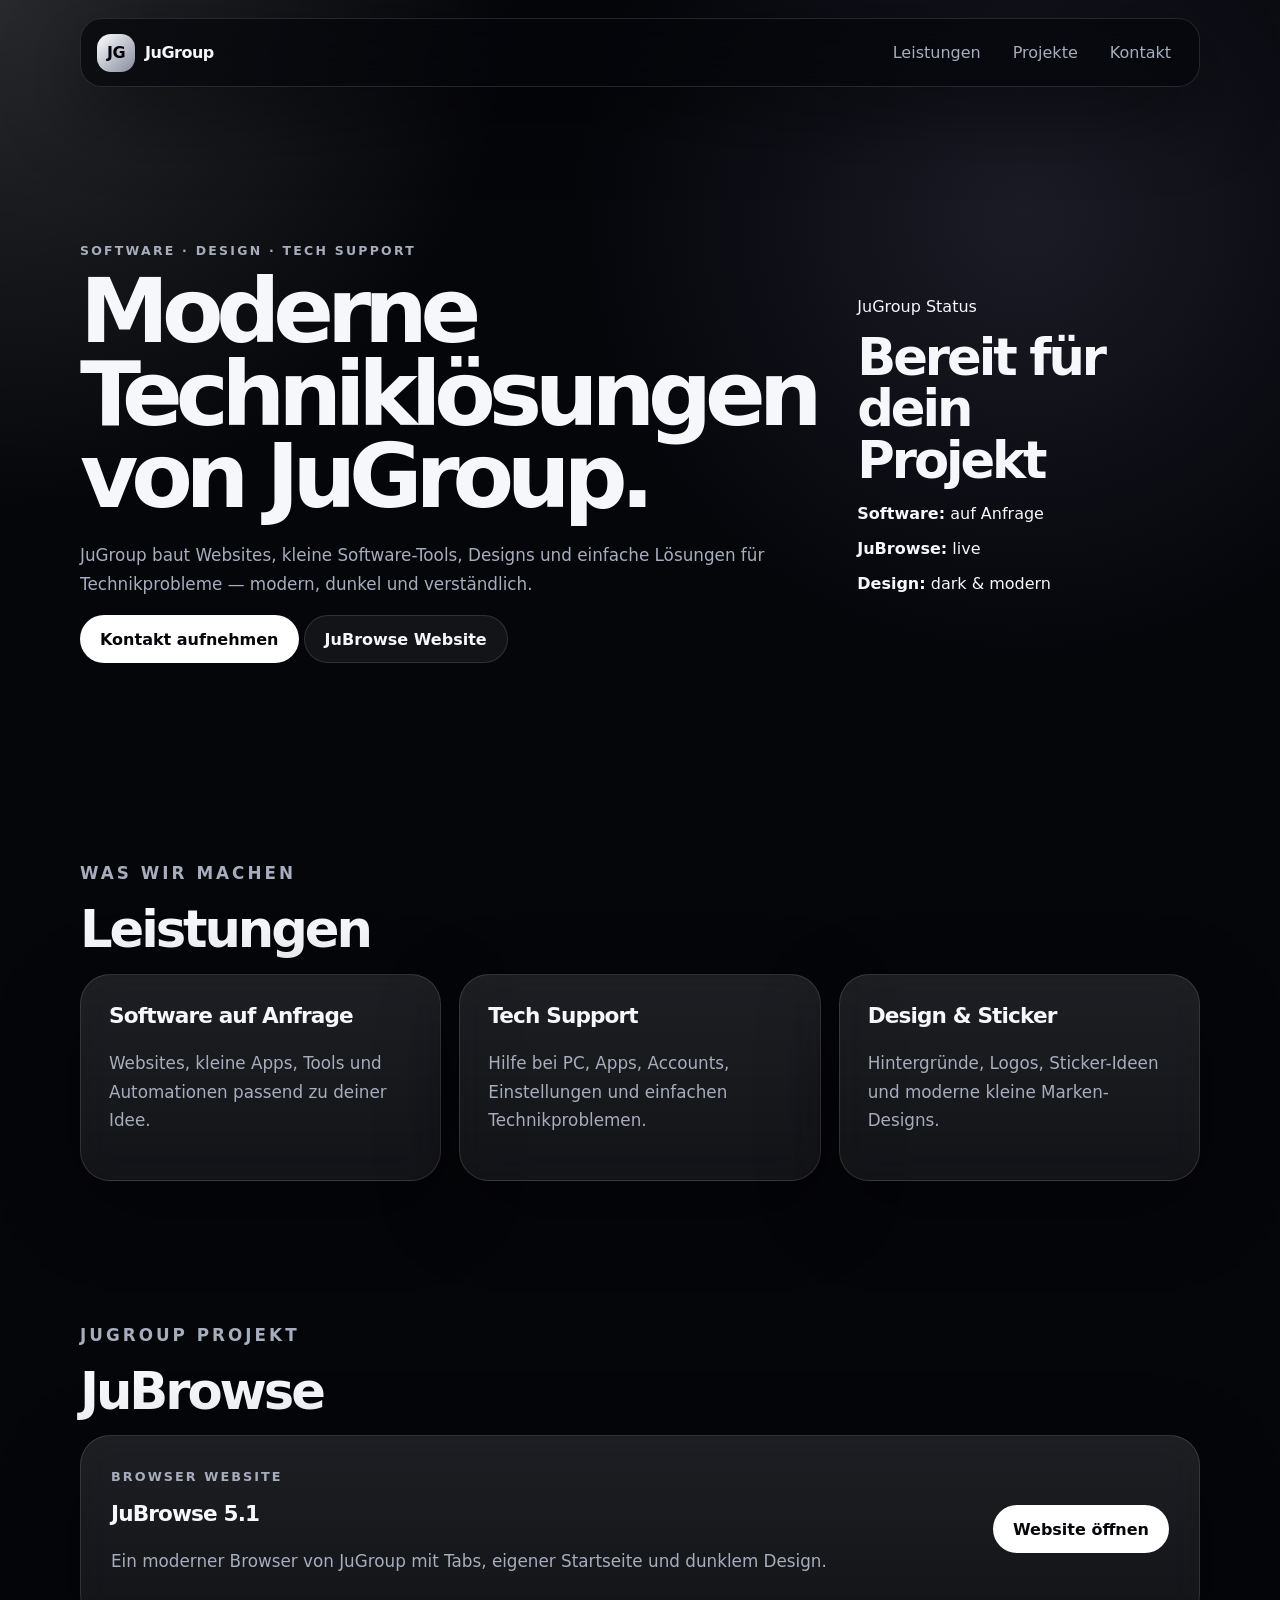
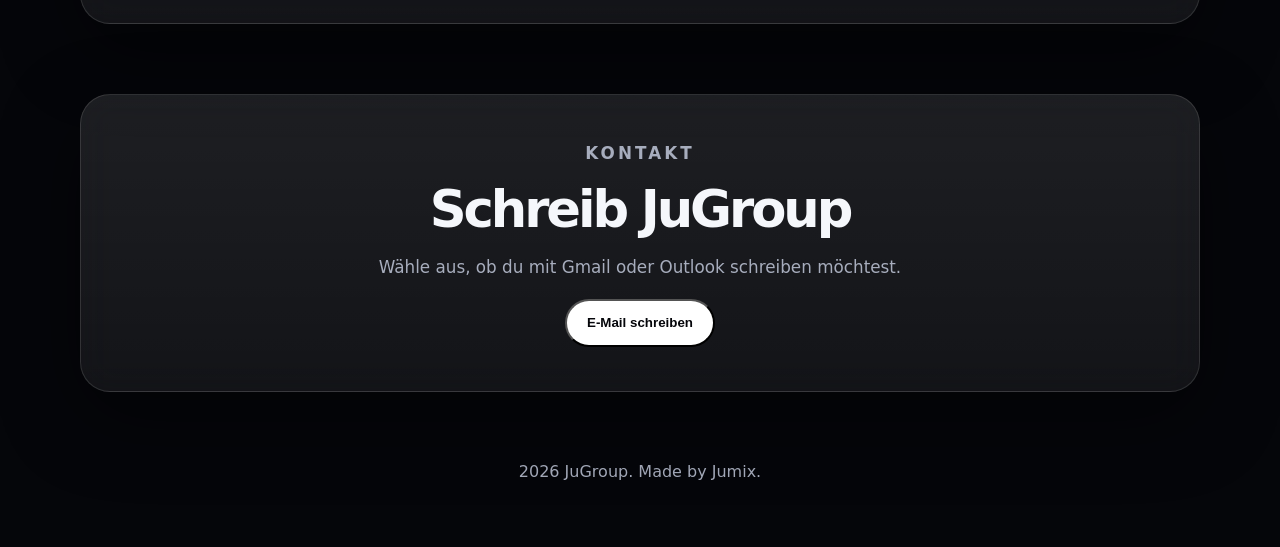
==== index.html @ a1b7c249 "Rebuild JuGroup website" ====
<!DOCTYPE html>
<html lang="de">
<head>
  <meta charset="UTF-8" />
  <meta name="viewport" content="width=device-width, initial-scale=1.0" />
  <title>JuGroup — Software & Tech</title>
  <meta name="description" content="JuGroup entwickelt moderne Websites, kleine Tools und einfache Techniklösungen." />
  <link rel="stylesheet" href="style.css?v=5" />
</head>
<body>
  <header class="navbar">
    <a class="brand" href="#top">
      <span class="logo">JG</span>
      <span>JuGroup</span>
    </a>
    <nav>
      <a href="#services">Leistungen</a>
      <a href="#projects">Projekte</a>
      <a href="#contact">Kontakt</a>
    </nav>
  </header>

  <main id="top">
    <section class="hero">
      <div class="hero-copy">
        <p class="eyebrow">Software · Design · Tech Support</p>
        <h1>Moderne Techniklösungen von JuGroup.</h1>
        <p class="hero-text">
          JuGroup baut Websites, kleine Software-Tools, Designs und einfache Lösungen für Technikprobleme — modern, dunkel und verständlich.
        </p>
        <div class="actions">
          <a class="button primary" href="#contact">Kontakt aufnehmen</a>
          <a class="button secondary" href="https://jumix25.github.io/JuBrowse/" target="_blank" rel="noopener noreferrer">JuBrowse Website</a>
        </div>
      </div>

      <div class="hero-panel">
        <div class="panel-top"><span></span><span></span><span></span></div>
        <div class="panel-content">
          <p class="panel-label">JuGroup Status</p>
          <h2>Bereit für dein Projekt</h2>
          <div class="status-list">
            <p><strong>Software:</strong> auf Anfrage</p>
            <p><strong>JuBrowse:</strong> live</p>
            <p><strong>Design:</strong> dark & modern</p>
          </div>
        </div>
      </div>
    </section>

    <section id="services" class="section">
      <div class="section-head">
        <p class="eyebrow">Was wir machen</p>
        <h2>Leistungen</h2>
      </div>
      <div class="grid">
        <article class="card">
          <h3>Software auf Anfrage</h3>
          <p>Websites, kleine Apps, Tools und Automationen passend zu deiner Idee.</p>
        </article>
        <article class="card">
          <h3>Tech Support</h3>
          <p>Hilfe bei PC, Apps, Accounts, Einstellungen und einfachen Technikproblemen.</p>
        </article>
        <article class="card">
          <h3>Design & Sticker</h3>
          <p>Hintergründe, Logos, Sticker-Ideen und moderne kleine Marken-Designs.</p>
        </article>
      </div>
    </section>

    <section id="projects" class="section">
      <div class="section-head">
        <p class="eyebrow">JuGroup Projekt</p>
        <h2>JuBrowse</h2>
      </div>
      <div class="project-card">
        <div>
          <p class="project-label">Browser Website</p>
          <h3>JuBrowse 5.1</h3>
          <p>Ein moderner Browser von JuGroup mit Tabs, eigener Startseite und dunklem Design.</p>
        </div>
        <a class="button primary" href="https://jumix25.github.io/JuBrowse/" target="_blank" rel="noopener noreferrer">Website öffnen</a>
      </div>
    </section>

    <section id="contact" class="section contact">
      <p class="eyebrow">Kontakt</p>
      <h2>Schreib JuGroup</h2>
      <p>Wähle aus, ob du mit Gmail oder Outlook schreiben möchtest.</p>
      <button class="button primary" onclick="document.getElementById('emailDialog').showModal()">E-Mail schreiben</button>
    </section>
  </main>

  <dialog id="emailDialog" class="email-dialog">
    <div class="dialog-box">
      <form method="dialog">
        <button class="dialog-close" aria-label="Schließen">×</button>
      </form>
      <p class="eyebrow">E-Mail auswählen</p>
      <h2>Womit möchtest du schreiben?</h2>
      <p class="dialog-text">Danach öffnet sich direkt eine neue Nachricht an JuGroup.</p>
      <div class="email-options">
        <a class="provider-card" target="_blank" rel="noopener noreferrer" href="https://mail.google.com/mail/?view=cm&fs=1&to=jumix6544@gmail.com&su=JuGroup%20Anfrage&body=Hallo%20JuGroup%2C%0A%0Aich%20habe%20eine%20Anfrage%3A%0A">
          <span>Gmail</span>
          <small>Mit Google Mail schreiben</small>
        </a>
        <a class="provider-card" target="_blank" rel="noopener noreferrer" href="https://outlook.live.com/mail/0/deeplink/compose?to=jumix6544@gmail.com&subject=JuGroup%20Anfrage&body=Hallo%20JuGroup%2C%0A%0Aich%20habe%20eine%20Anfrage%3A%0A">
          <span>Outlook</span>
          <small>Mit Outlook schreiben</small>
        </a>
      </div>
    </div>
  </dialog>

  <footer>
    <p>2026 JuGroup. Made by Jumix.</p>
  </footer>
</body>
</html>
---- style.css ----
* {
  box-sizing: border-box;
}

:root {
  --bg: #05060a;
  --bg-soft: #0b0d14;
  --card: rgba(255, 255, 255, 0.06);
  --card-strong: rgba(255, 255, 255, 0.1);
  --text: #f5f7fb;
  --muted: #a7adbd;
  --line: rgba(255, 255, 255, 0.12);
  --accent: #ffffff;
  --shadow: 0 25px 80px rgba(0, 0, 0, 0.45);
}

html {
  scroll-behavior: smooth;
}

body {
  margin: 0;
  font-family: Inter, ui-sans-serif, system-ui, -apple-system, BlinkMacSystemFont, "Segoe UI", sans-serif;
  background:
    radial-gradient(circle at top left, rgba(255, 255, 255, 0.14), transparent 32rem),
    radial-gradient(circle at 80% 10%, rgba(90, 90, 120, 0.25), transparent 28rem),
    var(--bg);
  color: var(--text);
  min-height: 100vh;
}

a {
  color: inherit;
  text-decoration: none;
}

.navbar {
  width: min(1120px, calc(100% - 32px));
  margin: 18px auto 0;
  padding: 14px 16px;
  position: sticky;
  top: 12px;
  z-index: 10;
  display: flex;
  justify-content: space-between;
  align-items: center;
  border: 1px solid var(--line);
  border-radius: 22px;
  background: rgba(5, 6, 10, 0.72);
  backdrop-filter: blur(20px);
  box-shadow: var(--shadow);
}

.brand {
  display: flex;
  align-items: center;
  gap: 10px;
  font-weight: 800;
  letter-spacing: -0.03em;
}

.logo {
  width: 38px;
  height: 38px;
  border-radius: 14px;
  display: grid;
  place-items: center;
  background: linear-gradient(135deg, #ffffff, #858b9e);
  color: #05060a;
  font-weight: 900;
}

nav {
  display: flex;
  gap: 8px;
  flex-wrap: wrap;
  justify-content: flex-end;
}

nav a {
  color: var(--muted);
  padding: 10px 12px;
  border-radius: 999px;
  transition: 0.25s ease;
}

nav a:hover {
  color: var(--text);
  background: var(--card);
}

main {
  width: min(1120px, calc(100% - 32px));
  margin: 0 auto;
}

.hero {
  min-height: 78vh;
  display: grid;
  grid-template-columns: 1.1fr 0.9fr;
  gap: 42px;
  align-items: center;
  padding: 80px 0 50px;
}

.eyebrow {
  color: var(--muted);
  text-transform: uppercase;
  letter-spacing: 0.18em;
  font-size: 0.78rem;
  font-weight: 800;
}

h1, h2, h3, p {
  margin-top: 0;
}

h1 {
  font-size: clamp(2.6rem, 7vw, 5.8rem);
  line-height: 0.92;
  letter-spacing: -0.08em;
  margin-bottom: 24px;
}

h2 {
  font-size: clamp(2rem, 4vw, 3.5rem);
  line-height: 1;
  letter-spacing: -0.06em;
  margin-bottom: 18px;
}

h3 {
  font-size: 1.35rem;
  letter-spacing: -0.04em;
}

.hero-text, .section p, .card p, .project-card p {
  color: var(--muted);
  line-height: 1.7;
  font-size: 1.05rem;
}

.hero-actions {
  display: flex;
  gap: 12px;
  flex-wrap: wrap;
}

.button {
  display: inline-flex;
  align-items: center;
  justify-content: center;
  min-height: 48px;
  padding: 0 20px;
  border-radius: 999px;
  font-weight: 800;
  transition: 0.25s ease;
}

.button.primary {
  background: var(--accent);
  color: #05060a;
}

.button.secondary {
  background: var(--card);
  border: 1px solid var(--line);
}

.button:hover {
  transform: translateY(-3px);
  box-shadow: 0 18px 50px rgba(0, 0, 0, 0.3);
}

.hero-card, .card, .project-card, .contact, .steps {
  border: 1px solid var(--line);
  background: linear-gradient(180deg, var(--card-strong), var(--card));
  border-radius: 30px;
  box-shadow: var(--shadow);
  backdrop-filter: blur(18px);
}

.hero-card {
  overflow: hidden;
}

.terminal-bar {
  height: 48px;
  display: flex;
  align-items: center;
  gap: 8px;
  padding: 0 18px;
  border-bottom: 1px solid var(--line);
  background: rgba(255, 255, 255, 0.05);
}

.terminal-bar span {
  width: 12px;
  height: 12px;
  border-radius: 50%;
  background: rgba(255, 255, 255, 0.35);
}

pre {
  margin: 0;
  padding: 28px;
  color: #dfe5ff;
  overflow: auto;
  font-size: 1rem;
  line-height: 1.7;
}

.section {
  padding: 70px 0;
}

.section-title {
  margin-bottom: 24px;
}

.grid {
  display: grid;
  grid-template-columns: repeat(3, 1fr);
  gap: 18px;
}

.card {
  padding: 28px;
}

.project-card {
  padding: 30px;
  display: flex;
  align-items: center;
  justify-content: space-between;
  gap: 24px;
}

.project-label {
  font-size: 0.8rem !important;
  text-transform: uppercase;
  letter-spacing: 0.16em;
  font-weight: 800;
}

.split {
  display: grid;
  grid-template-columns: 0.85fr 1.15fr;
  gap: 26px;
  align-items: center;
}

.steps {
  list-style: none;
  padding: 18px;
  margin: 0;
}

.steps li {
  display: flex;
  gap: 16px;
  padding: 18px;
  border-bottom: 1px solid var(--line);
  color: var(--muted);
}

.steps li:last-child {
  border-bottom: none;
}

.steps span {
  color: var(--text);
  font-weight: 900;
}

.contact {
  padding: 44px;
  text-align: center;
  margin-bottom: 40px;
}

footer {
  width: min(1120px, calc(100% - 32px));
  margin: 0 auto;
  padding: 30px 0 50px;
  color: var(--muted);
  text-align: center;
}

.reveal {
  opacity: 0;
  transform: translateY(18px);
  transition: 0.7s ease;
}

.reveal.visible {
  opacity: 1;
  transform: translateY(0);
}

@media (max-width: 850px) {
  .navbar {
    align-items: flex-start;
    flex-direction: column;
    gap: 12px;
  }

  .hero, .split {
    grid-template-columns: 1fr;
  }

  .grid {
    grid-template-columns: 1fr;
  }

  .project-card {
    align-items: flex-start;
    flex-direction: column;
  }
}
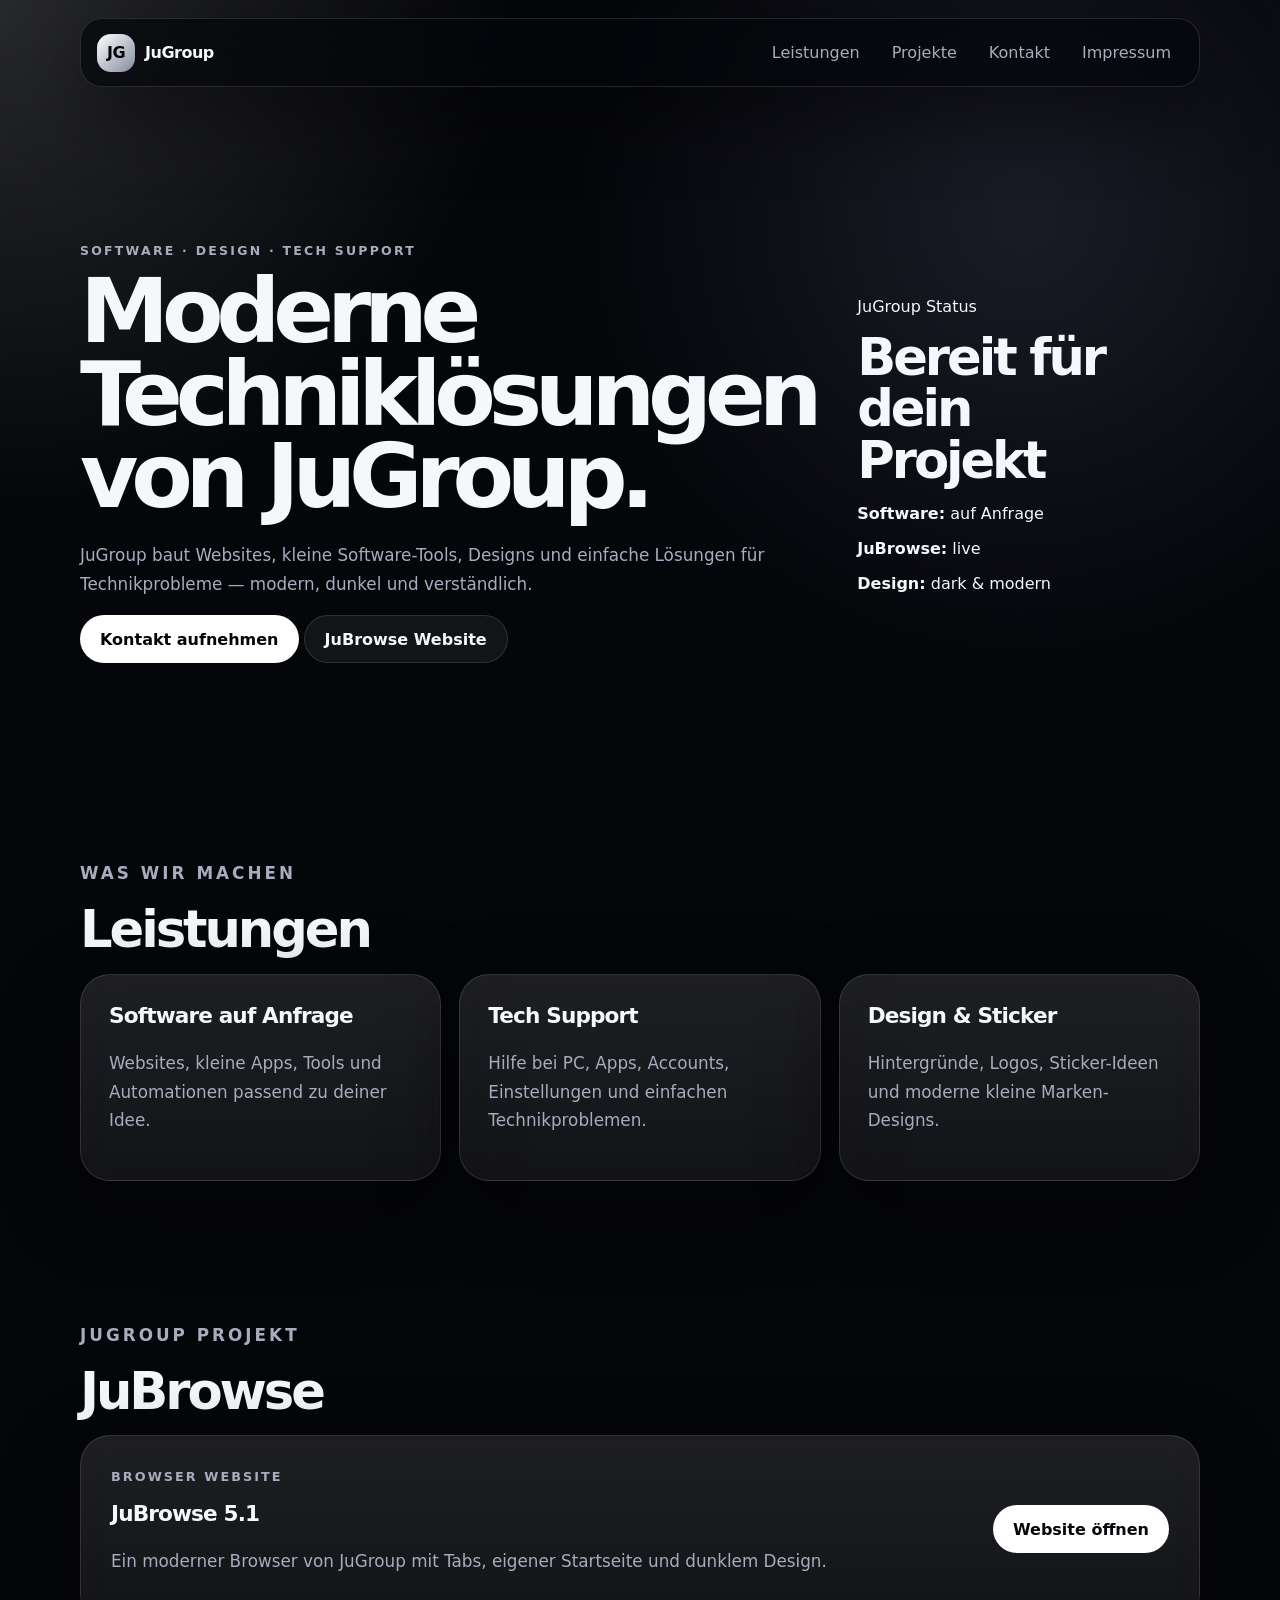
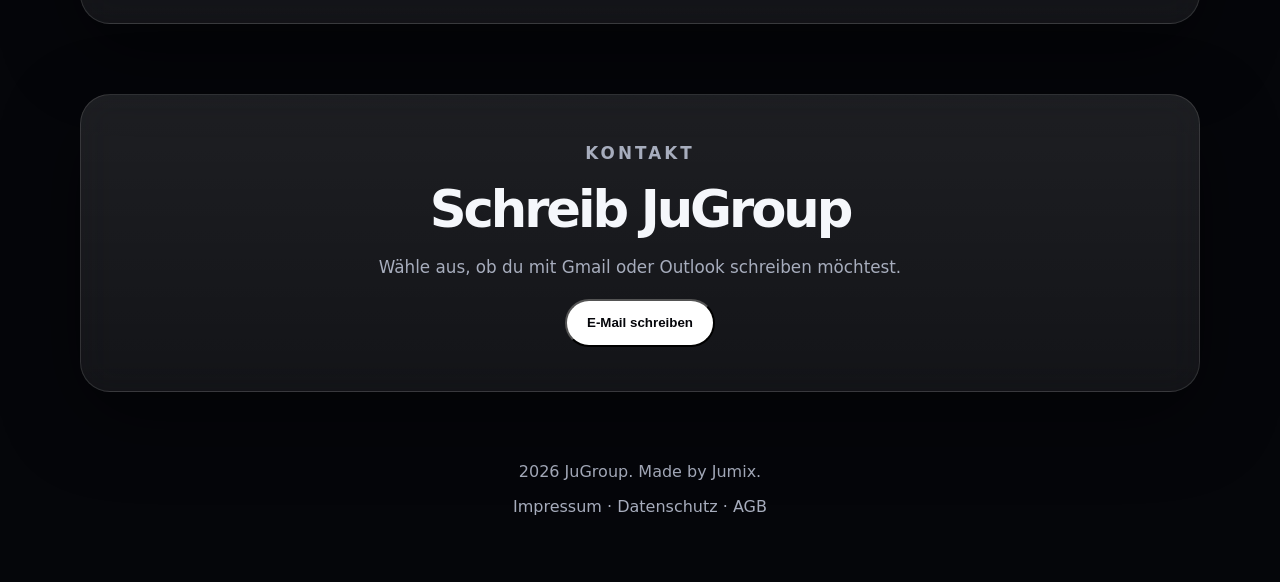
==== commit 5c7f6658: "Add legal page links" ====
--- a/index.html
+++ b/index.html
@@ -17,6 +17,7 @@
       <a href="#services">Leistungen</a>
       <a href="#projects">Projekte</a>
       <a href="#contact">Kontakt</a>
+      <a href="impressum.html">Impressum</a>
     </nav>
   </header>
 
@@ -115,6 +116,7 @@
 
   <footer>
     <p>2026 JuGroup. Made by Jumix.</p>
+    <p><a href="impressum.html">Impressum</a> · <a href="datenschutz.html">Datenschutz</a> · <a href="agb.html">AGB</a></p>
   </footer>
 </body>
 </html>
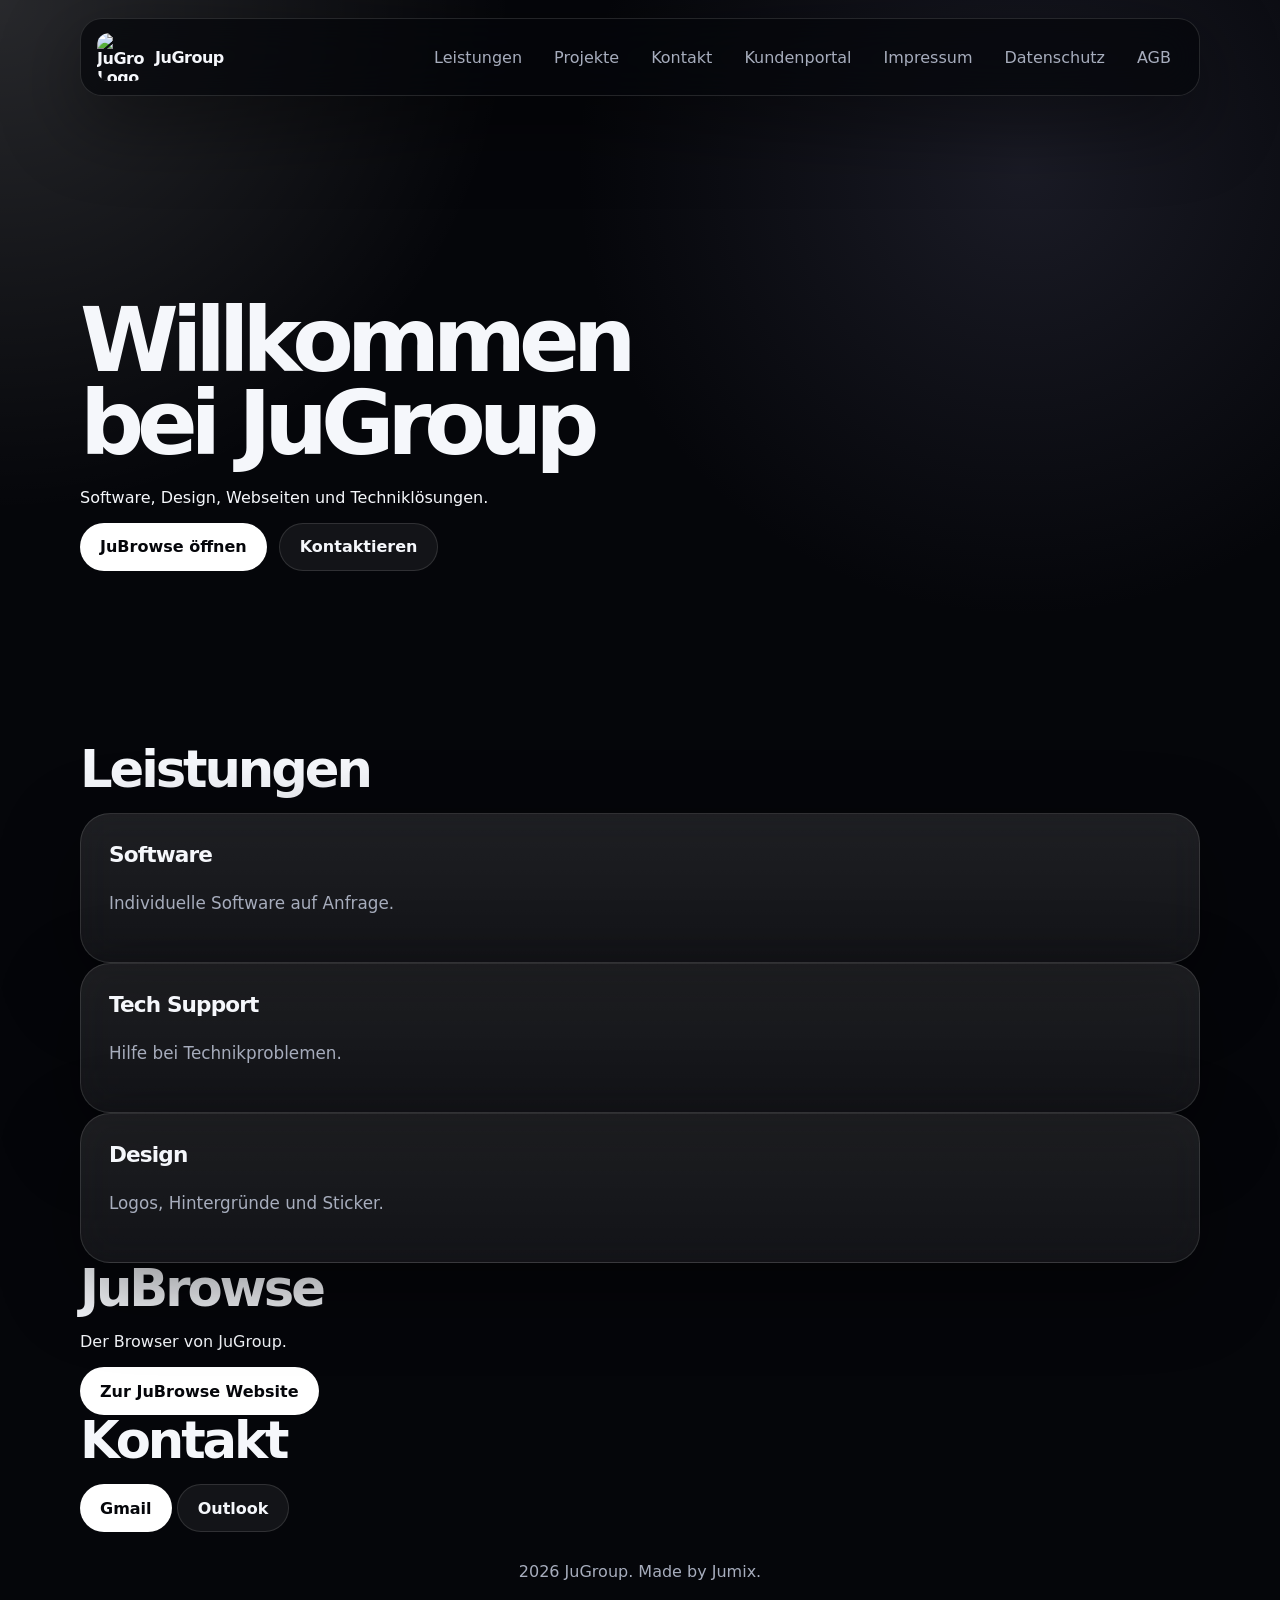
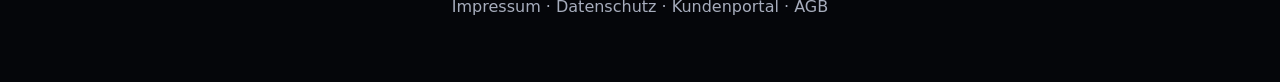
==== commit 8fe82f4e: "Add customers portal link" ====
--- a/index.html
+++ b/index.html
@@ -1,122 +1,113 @@
 <!DOCTYPE html>
 <html lang="de">
 <head>
-  <meta charset="UTF-8" />
-  <meta name="viewport" content="width=device-width, initial-scale=1.0" />
-  <title>JuGroup — Software & Tech</title>
-  <meta name="description" content="JuGroup entwickelt moderne Websites, kleine Tools und einfache Techniklösungen." />
-  <link rel="stylesheet" href="style.css?v=5" />
+  <meta charset="UTF-8">
+  <meta name="viewport" content="width=device-width, initial-scale=1.0">
+  <title>JuGroup</title>
+  <link rel="stylesheet" href="style.css">
 </head>
 <body>
-  <header class="navbar">
-    <a class="brand" href="#top">
-      <span class="logo">JG</span>
-      <span>JuGroup</span>
-    </a>
-    <nav>
-      <a href="#services">Leistungen</a>
-      <a href="#projects">Projekte</a>
-      <a href="#contact">Kontakt</a>
-      <a href="impressum.html">Impressum</a>
-    </nav>
-  </header>
 
-  <main id="top">
-    <section class="hero">
-      <div class="hero-copy">
-        <p class="eyebrow">Software · Design · Tech Support</p>
-        <h1>Moderne Techniklösungen von JuGroup.</h1>
-        <p class="hero-text">
-          JuGroup baut Websites, kleine Software-Tools, Designs und einfache Lösungen für Technikprobleme — modern, dunkel und verständlich.
-        </p>
-        <div class="actions">
-          <a class="button primary" href="#contact">Kontakt aufnehmen</a>
-          <a class="button secondary" href="https://jumix25.github.io/JuBrowse/" target="_blank" rel="noopener noreferrer">JuBrowse Website</a>
-        </div>
-      </div>
+<header class="navbar">
+  <a class="brand" href="#">
+    <img src="logo.png" alt="JuGroup Logo" class="logo-image">
+    <span>JuGroup</span>
+  </a>
 
-      <div class="hero-panel">
-        <div class="panel-top"><span></span><span></span><span></span></div>
-        <div class="panel-content">
-          <p class="panel-label">JuGroup Status</p>
-          <h2>Bereit für dein Projekt</h2>
-          <div class="status-list">
-            <p><strong>Software:</strong> auf Anfrage</p>
-            <p><strong>JuBrowse:</strong> live</p>
-            <p><strong>Design:</strong> dark & modern</p>
-          </div>
-        </div>
-      </div>
-    </section>
+  <nav>
+    <a href="#services">Leistungen</a>
+    <a href="#projects">Projekte</a>
+    <a href="#contact">Kontakt</a>
+    <a href="kundenportal.html">Kundenportal</a>
+    <a href="impressum.html">Impressum</a>
+    <a href="datenschutz.html">Datenschutz</a>
+    <a href="agb.html">AGB</a>
+  </nav>
+</header>
 
-    <section id="services" class="section">
-      <div class="section-head">
-        <p class="eyebrow">Was wir machen</p>
-        <h2>Leistungen</h2>
-      </div>
-      <div class="grid">
-        <article class="card">
-          <h3>Software auf Anfrage</h3>
-          <p>Websites, kleine Apps, Tools und Automationen passend zu deiner Idee.</p>
-        </article>
-        <article class="card">
-          <h3>Tech Support</h3>
-          <p>Hilfe bei PC, Apps, Accounts, Einstellungen und einfachen Technikproblemen.</p>
-        </article>
-        <article class="card">
-          <h3>Design & Sticker</h3>
-          <p>Hintergründe, Logos, Sticker-Ideen und moderne kleine Marken-Designs.</p>
-        </article>
-      </div>
-    </section>
+<main>
 
-    <section id="projects" class="section">
-      <div class="section-head">
-        <p class="eyebrow">JuGroup Projekt</p>
-        <h2>JuBrowse</h2>
-      </div>
-      <div class="project-card">
-        <div>
-          <p class="project-label">Browser Website</p>
-          <h3>JuBrowse 5.1</h3>
-          <p>Ein moderner Browser von JuGroup mit Tabs, eigener Startseite und dunklem Design.</p>
-        </div>
-        <a class="button primary" href="https://jumix25.github.io/JuBrowse/" target="_blank" rel="noopener noreferrer">Website öffnen</a>
-      </div>
-    </section>
+<section class="hero">
+  <div class="hero-window">
+    <h1>Willkommen bei JuGroup</h1>
+    <p>
+      Software, Design, Webseiten und Techniklösungen.
+    </p>
 
-    <section id="contact" class="section contact">
-      <p class="eyebrow">Kontakt</p>
-      <h2>Schreib JuGroup</h2>
-      <p>Wähle aus, ob du mit Gmail oder Outlook schreiben möchtest.</p>
-      <button class="button primary" onclick="document.getElementById('emailDialog').showModal()">E-Mail schreiben</button>
-    </section>
-  </main>
+    <div class="hero-actions">
+      <a class="button primary"
+         href="https://jumix25.github.io/JuBrowse/"
+         target="_blank">
+         JuBrowse öffnen
+      </a>
 
-  <dialog id="emailDialog" class="email-dialog">
-    <div class="dialog-box">
-      <form method="dialog">
-        <button class="dialog-close" aria-label="Schließen">×</button>
-      </form>
-      <p class="eyebrow">E-Mail auswählen</p>
-      <h2>Womit möchtest du schreiben?</h2>
-      <p class="dialog-text">Danach öffnet sich direkt eine neue Nachricht an JuGroup.</p>
-      <div class="email-options">
-        <a class="provider-card" target="_blank" rel="noopener noreferrer" href="https://mail.google.com/mail/?view=cm&fs=1&to=jumix6544@gmail.com&su=JuGroup%20Anfrage&body=Hallo%20JuGroup%2C%0A%0Aich%20habe%20eine%20Anfrage%3A%0A">
-          <span>Gmail</span>
-          <small>Mit Google Mail schreiben</small>
-        </a>
-        <a class="provider-card" target="_blank" rel="noopener noreferrer" href="https://outlook.live.com/mail/0/deeplink/compose?to=jumix6544@gmail.com&subject=JuGroup%20Anfrage&body=Hallo%20JuGroup%2C%0A%0Aich%20habe%20eine%20Anfrage%3A%0A">
-          <span>Outlook</span>
-          <small>Mit Outlook schreiben</small>
-        </a>
-      </div>
+      <a class="button secondary" href="#contact">
+         Kontaktieren
+      </a>
     </div>
-  </dialog>
+  </div>
+</section>
 
-  <footer>
-    <p>2026 JuGroup. Made by Jumix.</p>
-    <p><a href="impressum.html">Impressum</a> · <a href="datenschutz.html">Datenschutz</a> · <a href="agb.html">AGB</a></p>
-  </footer>
+<section id="services">
+  <h2>Leistungen</h2>
+
+  <div class="card">
+    <h3>Software</h3>
+    <p>Individuelle Software auf Anfrage.</p>
+  </div>
+
+  <div class="card">
+    <h3>Tech Support</h3>
+    <p>Hilfe bei Technikproblemen.</p>
+  </div>
+
+  <div class="card">
+    <h3>Design</h3>
+    <p>Logos, Hintergründe und Sticker.</p>
+  </div>
+</section>
+
+<section id="projects">
+  <h2>JuBrowse</h2>
+
+  <p>
+    Der Browser von JuGroup.
+  </p>
+
+  <a class="button primary"
+     href="https://jumix25.github.io/JuBrowse/"
+     target="_blank">
+     Zur JuBrowse Website
+  </a>
+</section>
+
+<section id="contact">
+  <h2>Kontakt</h2>
+
+  <a class="button primary"
+     href="https://mail.google.com/mail/?view=cm&fs=1&to=jumix6544@gmail.com"
+     target="_blank">
+     Gmail
+  </a>
+
+  <a class="button secondary"
+     href="https://outlook.live.com/mail/0/deeplink/compose?to=jumix6544@gmail.com"
+     target="_blank">
+     Outlook
+  </a>
+</section>
+
+</main>
+
+<footer>
+  <p>2026 JuGroup. Made by Jumix.</p>
+  <p>
+    <a href="impressum.html">Impressum</a> ·
+    <a href="datenschutz.html">Datenschutz</a> ·
+    <a href="kundenportal.html">Kundenportal</a> ·
+    <a href="agb.html">AGB</a>
+  </p>
+</footer>
+
 </body>
 </html>
--- a/style.css
+++ b/style.css
@@ -4,7 +4,6 @@
 
 :root {
   --bg: #05060a;
-  --bg-soft: #0b0d14;
   --card: rgba(255, 255, 255, 0.06);
   --card-strong: rgba(255, 255, 255, 0.1);
   --text: #f5f7fb;
@@ -95,7 +94,7 @@
 }
 
 .hero {
-  min-height: 78vh;
+  min-height: 72vh;
   display: grid;
   grid-template-columns: 1.1fr 0.9fr;
   gap: 42px;
@@ -288,8 +287,8 @@
 }
 
 .reveal {
-  opacity: 0;
-  transform: translateY(18px);
+  opacity: 1 !important;
+  transform: none !important;
   transition: 0.7s ease;
 }
 
@@ -318,3 +317,10 @@
     flex-direction: column;
   }
 }
+.logo-image {
+  width: 48px;
+  height: 48px;
+  object-fit: contain;
+  display: block;
+  border-radius: 12px;
+}
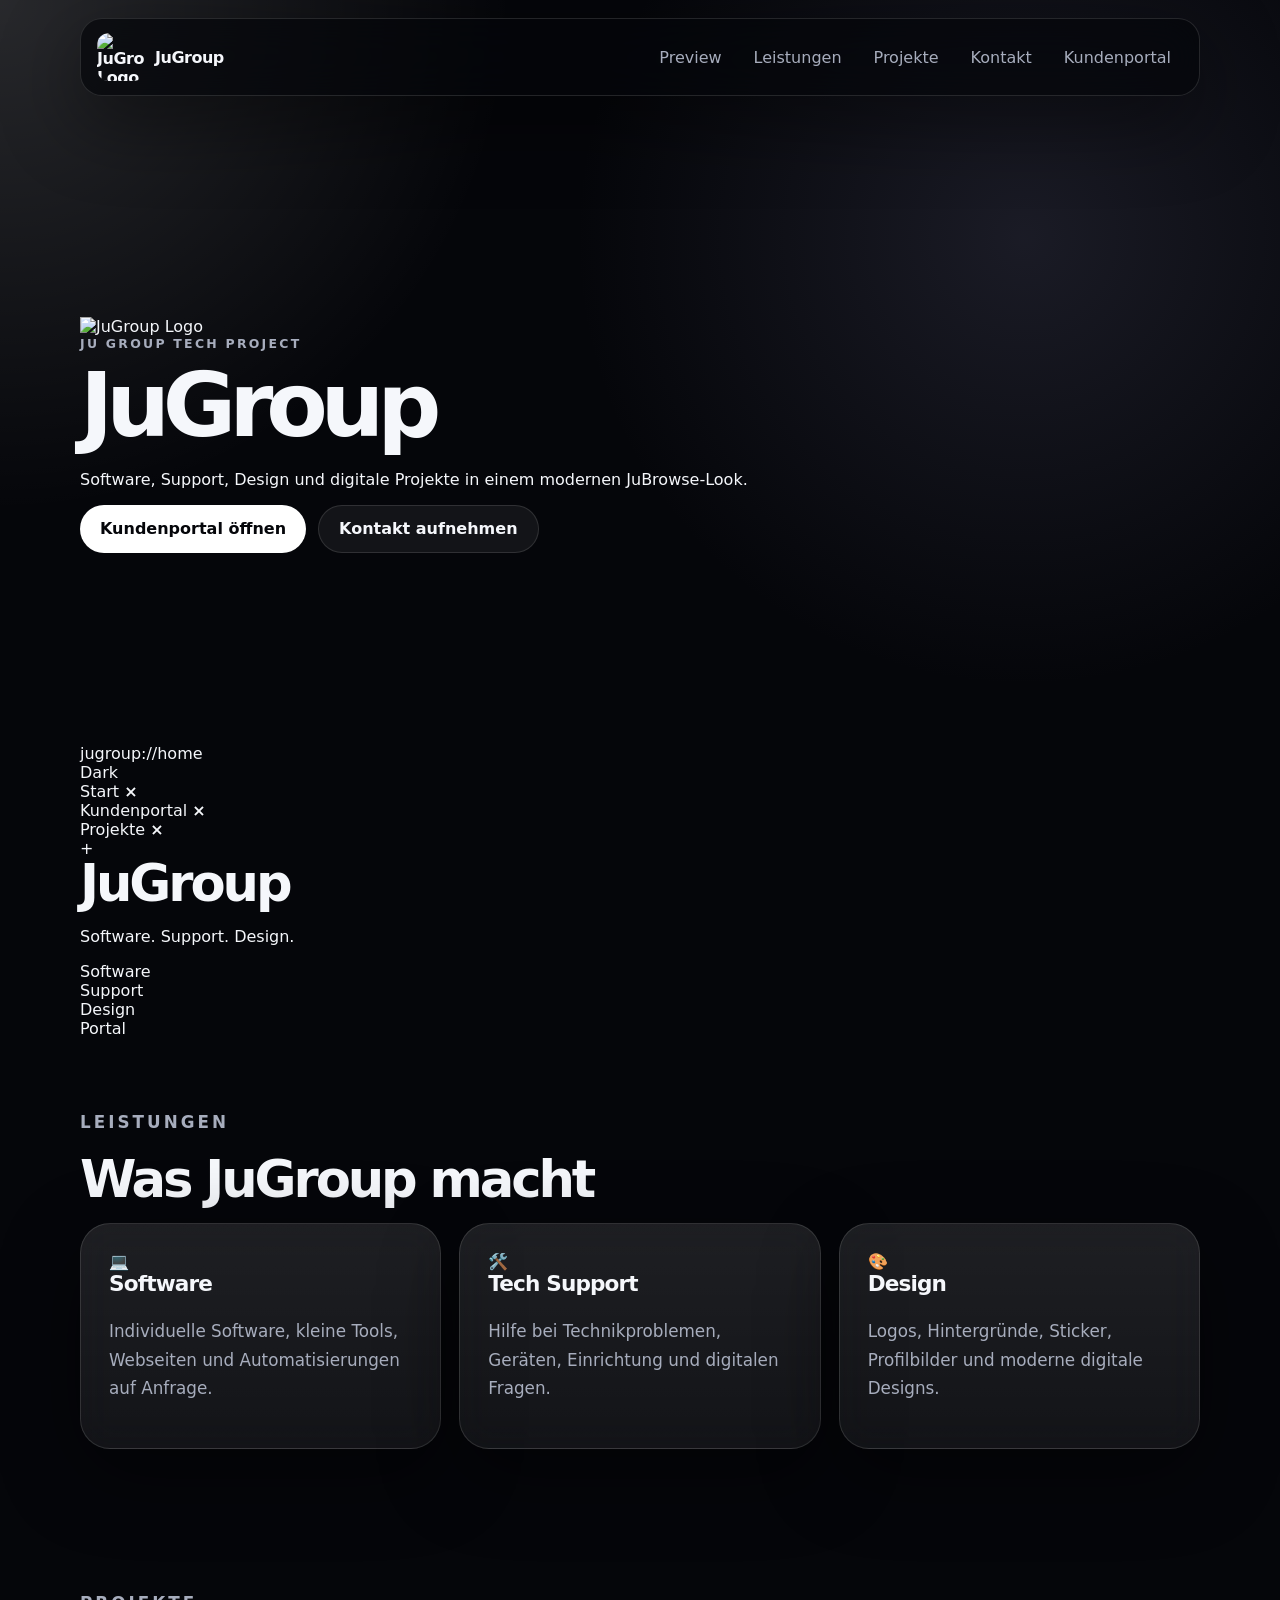
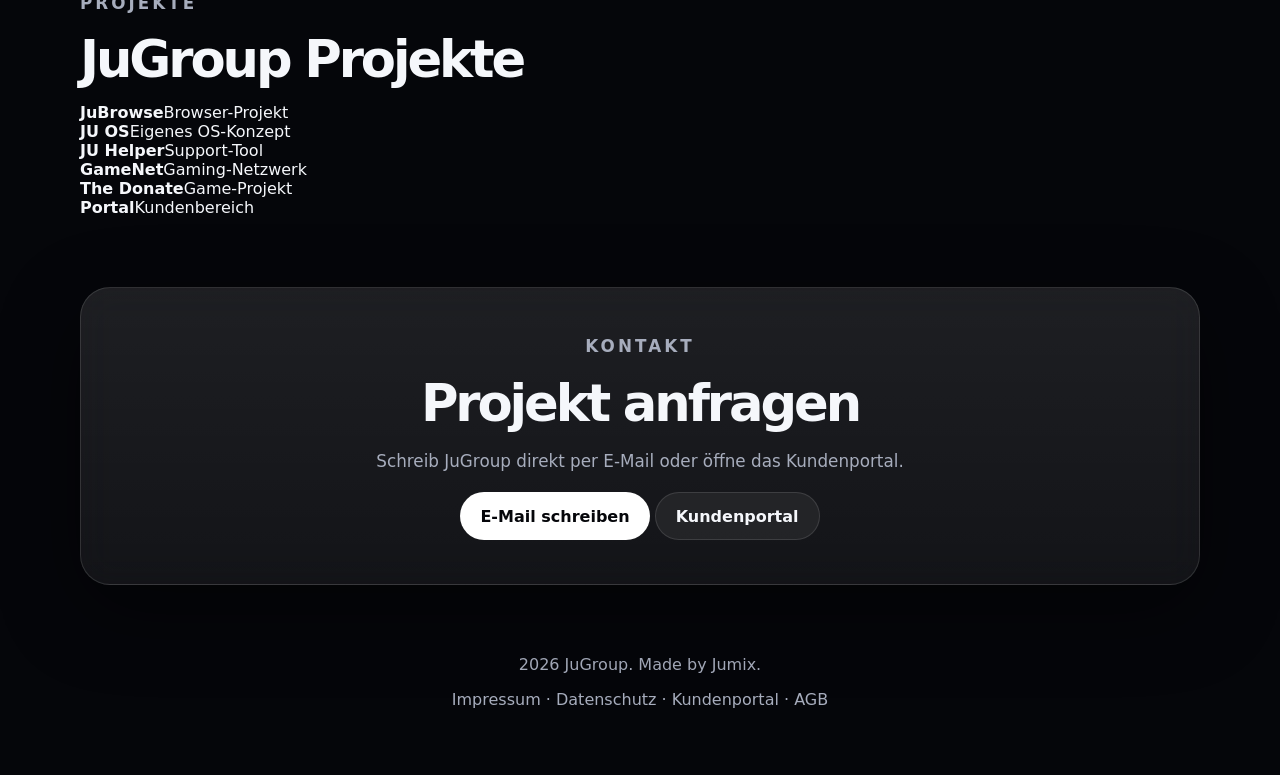
==== commit a34205c6: "Rebuild homepage with JuBrowse layout" ====
--- a/index.html
+++ b/index.html
@@ -7,107 +7,113 @@
   <link rel="stylesheet" href="style.css">
 </head>
 <body>
+  <div class="noise"></div>
+  <div class="orb orb-a"></div>
+  <div class="orb orb-b"></div>
 
-<header class="navbar">
-  <a class="brand" href="#">
-    <img src="logo.png" alt="JuGroup Logo" class="logo-image">
-    <span>JuGroup</span>
-  </a>
+  <header class="navbar">
+    <a class="brand" href="#">
+      <img src="logo.png" alt="JuGroup Logo" class="logo-image">
+      <span>JuGroup</span>
+    </a>
 
-  <nav>
-    <a href="#services">Leistungen</a>
-    <a href="#projects">Projekte</a>
-    <a href="#contact">Kontakt</a>
-    <a href="kundenportal.html">Kundenportal</a>
-    <a href="impressum.html">Impressum</a>
-    <a href="datenschutz.html">Datenschutz</a>
-    <a href="agb.html">AGB</a>
-  </nav>
-</header>
+    <nav>
+      <a href="#preview">Preview</a>
+      <a href="#services">Leistungen</a>
+      <a href="#projects">Projekte</a>
+      <a href="#contact">Kontakt</a>
+      <a class="download" href="kundenportal.html">Kundenportal</a>
+    </nav>
+  </header>
 
-<main>
+  <main>
+    <section class="hero">
+      <div class="hero-inner reveal">
+        <img src="logo.png" class="hero-logo" alt="JuGroup Logo">
+        <p class="eyebrow">Ju Group Tech Project</p>
+        <h1>JuGroup</h1>
+        <p class="subtitle">Software, Support, Design und digitale Projekte in einem modernen JuBrowse-Look.</p>
+        <div class="actions hero-actions">
+          <a class="button primary" href="kundenportal.html">Kundenportal öffnen</a>
+          <a class="button ghost secondary" href="#contact">Kontakt aufnehmen</a>
+        </div>
+      </div>
+    </section>
 
-<section class="hero">
-  <div class="hero-window">
-    <h1>Willkommen bei JuGroup</h1>
+    <section id="preview" class="preview-section">
+      <div class="browser reveal">
+        <div class="browser-top">
+          <div class="traffic"><span></span><span></span><span></span></div>
+          <div class="address">jugroup://home</div>
+          <div class="mode">Dark</div>
+        </div>
+        <div class="browser-tabs">
+          <div class="tab active">Start <b>×</b></div>
+          <div class="tab">Kundenportal <b>×</b></div>
+          <div class="tab">Projekte <b>×</b></div>
+          <div class="plus">+</div>
+        </div>
+        <div class="browser-screen">
+          <h2>JuGroup</h2>
+          <p>Software. Support. Design.</p>
+          <div class="shortcut-grid">
+            <div>Software</div>
+            <div>Support</div>
+            <div>Design</div>
+            <div>Portal</div>
+          </div>
+        </div>
+      </div>
+    </section>
+
+    <section id="services" class="section">
+      <div class="section-head reveal">
+        <p class="eyebrow">Leistungen</p>
+        <h2>Was JuGroup macht</h2>
+      </div>
+
+      <div class="cards grid">
+        <article class="card reveal"><span>💻</span><h3>Software</h3><p>Individuelle Software, kleine Tools, Webseiten und Automatisierungen auf Anfrage.</p></article>
+        <article class="card reveal"><span>🛠️</span><h3>Tech Support</h3><p>Hilfe bei Technikproblemen, Geräten, Einrichtung und digitalen Fragen.</p></article>
+        <article class="card reveal"><span>🎨</span><h3>Design</h3><p>Logos, Hintergründe, Sticker, Profilbilder und moderne digitale Designs.</p></article>
+      </div>
+    </section>
+
+    <section id="projects" class="section versions-section">
+      <div class="section-head reveal">
+        <p class="eyebrow">Projekte</p>
+        <h2>JuGroup Projekte</h2>
+      </div>
+
+      <div class="timeline reveal">
+        <div class="current"><strong>JuBrowse</strong><span>Browser-Projekt</span></div>
+        <div><strong>JU OS</strong><span>Eigenes OS-Konzept</span></div>
+        <div><strong>JU Helper</strong><span>Support-Tool</span></div>
+        <div><strong>GameNet</strong><span>Gaming-Netzwerk</span></div>
+        <div><strong>The Donate</strong><span>Game-Projekt</span></div>
+        <div><strong>Portal</strong><span>Kundenbereich</span></div>
+      </div>
+    </section>
+
+    <section id="contact" class="section status contact reveal">
+      <p class="eyebrow">Kontakt</p>
+      <h2>Projekt anfragen</h2>
+      <p>Schreib JuGroup direkt per E-Mail oder öffne das Kundenportal.</p>
+      <div class="actions">
+        <a class="button primary" href="mailto:jumix6544@gmail.com">E-Mail schreiben</a>
+        <a class="button ghost secondary" href="kundenportal.html">Kundenportal</a>
+      </div>
+    </section>
+  </main>
+
+  <footer>
+    <p>2026 JuGroup. Made by Jumix.</p>
     <p>
-      Software, Design, Webseiten und Techniklösungen.
+      <a href="impressum.html">Impressum</a> ·
+      <a href="datenschutz.html">Datenschutz</a> ·
+      <a href="kundenportal.html">Kundenportal</a> ·
+      <a href="agb.html">AGB</a>
     </p>
-
-    <div class="hero-actions">
-      <a class="button primary"
-         href="https://jumix25.github.io/JuBrowse/"
-         target="_blank">
-         JuBrowse öffnen
-      </a>
-
-      <a class="button secondary" href="#contact">
-         Kontaktieren
-      </a>
-    </div>
-  </div>
-</section>
-
-<section id="services">
-  <h2>Leistungen</h2>
-
-  <div class="card">
-    <h3>Software</h3>
-    <p>Individuelle Software auf Anfrage.</p>
-  </div>
-
-  <div class="card">
-    <h3>Tech Support</h3>
-    <p>Hilfe bei Technikproblemen.</p>
-  </div>
-
-  <div class="card">
-    <h3>Design</h3>
-    <p>Logos, Hintergründe und Sticker.</p>
-  </div>
-</section>
-
-<section id="projects">
-  <h2>JuBrowse</h2>
-
-  <p>
-    Der Browser von JuGroup.
-  </p>
-
-  <a class="button primary"
-     href="https://jumix25.github.io/JuBrowse/"
-     target="_blank">
-     Zur JuBrowse Website
-  </a>
-</section>
-
-<section id="contact">
-  <h2>Kontakt</h2>
-
-  <a class="button primary"
-     href="https://mail.google.com/mail/?view=cm&fs=1&to=jumix6544@gmail.com"
-     target="_blank">
-     Gmail
-  </a>
-
-  <a class="button secondary"
-     href="https://outlook.live.com/mail/0/deeplink/compose?to=jumix6544@gmail.com"
-     target="_blank">
-     Outlook
-  </a>
-</section>
-
-</main>
-
-<footer>
-  <p>2026 JuGroup. Made by Jumix.</p>
-  <p>
-    <a href="impressum.html">Impressum</a> ·
-    <a href="datenschutz.html">Datenschutz</a> ·
-    <a href="kundenportal.html">Kundenportal</a> ·
-    <a href="agb.html">AGB</a>
-  </p>
-</footer>
-
+  </footer>
 </body>
 </html>
--- a/style.css
+++ b/style.css
@@ -95,11 +95,19 @@
 
 .hero {
   min-height: 72vh;
-  display: grid;
-  grid-template-columns: 1.1fr 0.9fr;
-  gap: 42px;
+  display: flex;
   align-items: center;
   padding: 80px 0 50px;
+}
+
+.hero-window {
+  width: 100%;
+  border: 1px solid var(--line);
+  background: linear-gradient(180deg, var(--card-strong), var(--card));
+  border-radius: 30px;
+  box-shadow: var(--shadow);
+  backdrop-filter: blur(18px);
+  padding: clamp(32px, 6vw, 70px);
 }
 
 .eyebrow {
@@ -133,7 +141,7 @@
   letter-spacing: -0.04em;
 }
 
-.hero-text, .section p, .card p, .project-card p {
+.hero-window p, .hero-text, .section p, .card p, .project-card p {
   color: var(--muted);
   line-height: 1.7;
   font-size: 1.05rem;
@@ -278,6 +286,63 @@
   margin-bottom: 40px;
 }
 
+.portal-auth, .portal-content, .portal-admin, .portal-password {
+  max-width: 680px;
+  margin: 28px auto;
+}
+
+.portal-form {
+  display: grid;
+  gap: 14px;
+  margin: 28px auto;
+  max-width: 520px;
+  text-align: left;
+}
+
+.portal-form label {
+  display: grid;
+  gap: 8px;
+  color: var(--muted);
+  font-weight: 800;
+}
+
+.portal-form input, .portal-form textarea, .portal-form select {
+  width: 100%;
+  min-height: 48px;
+  border: 1px solid var(--line);
+  border-radius: 16px;
+  background: var(--card);
+  color: var(--text);
+  padding: 0 14px;
+  font: inherit;
+}
+
+.portal-form textarea {
+  min-height: 120px;
+  padding: 14px;
+  resize: vertical;
+}
+
+.portal-database {
+  max-width: 620px;
+  margin: 30px auto;
+}
+
+.portal-entry {
+  display: grid;
+  gap: 6px;
+  border: 1px solid var(--line);
+  border-radius: 18px;
+  background: var(--card);
+  padding: 16px;
+  margin-bottom: 12px;
+  text-align: left;
+}
+
+.portal-entry span {
+  color: var(--muted);
+}
+
 footer {
   width: min(1120px, calc(100% - 32px));
   margin: 0 auto;
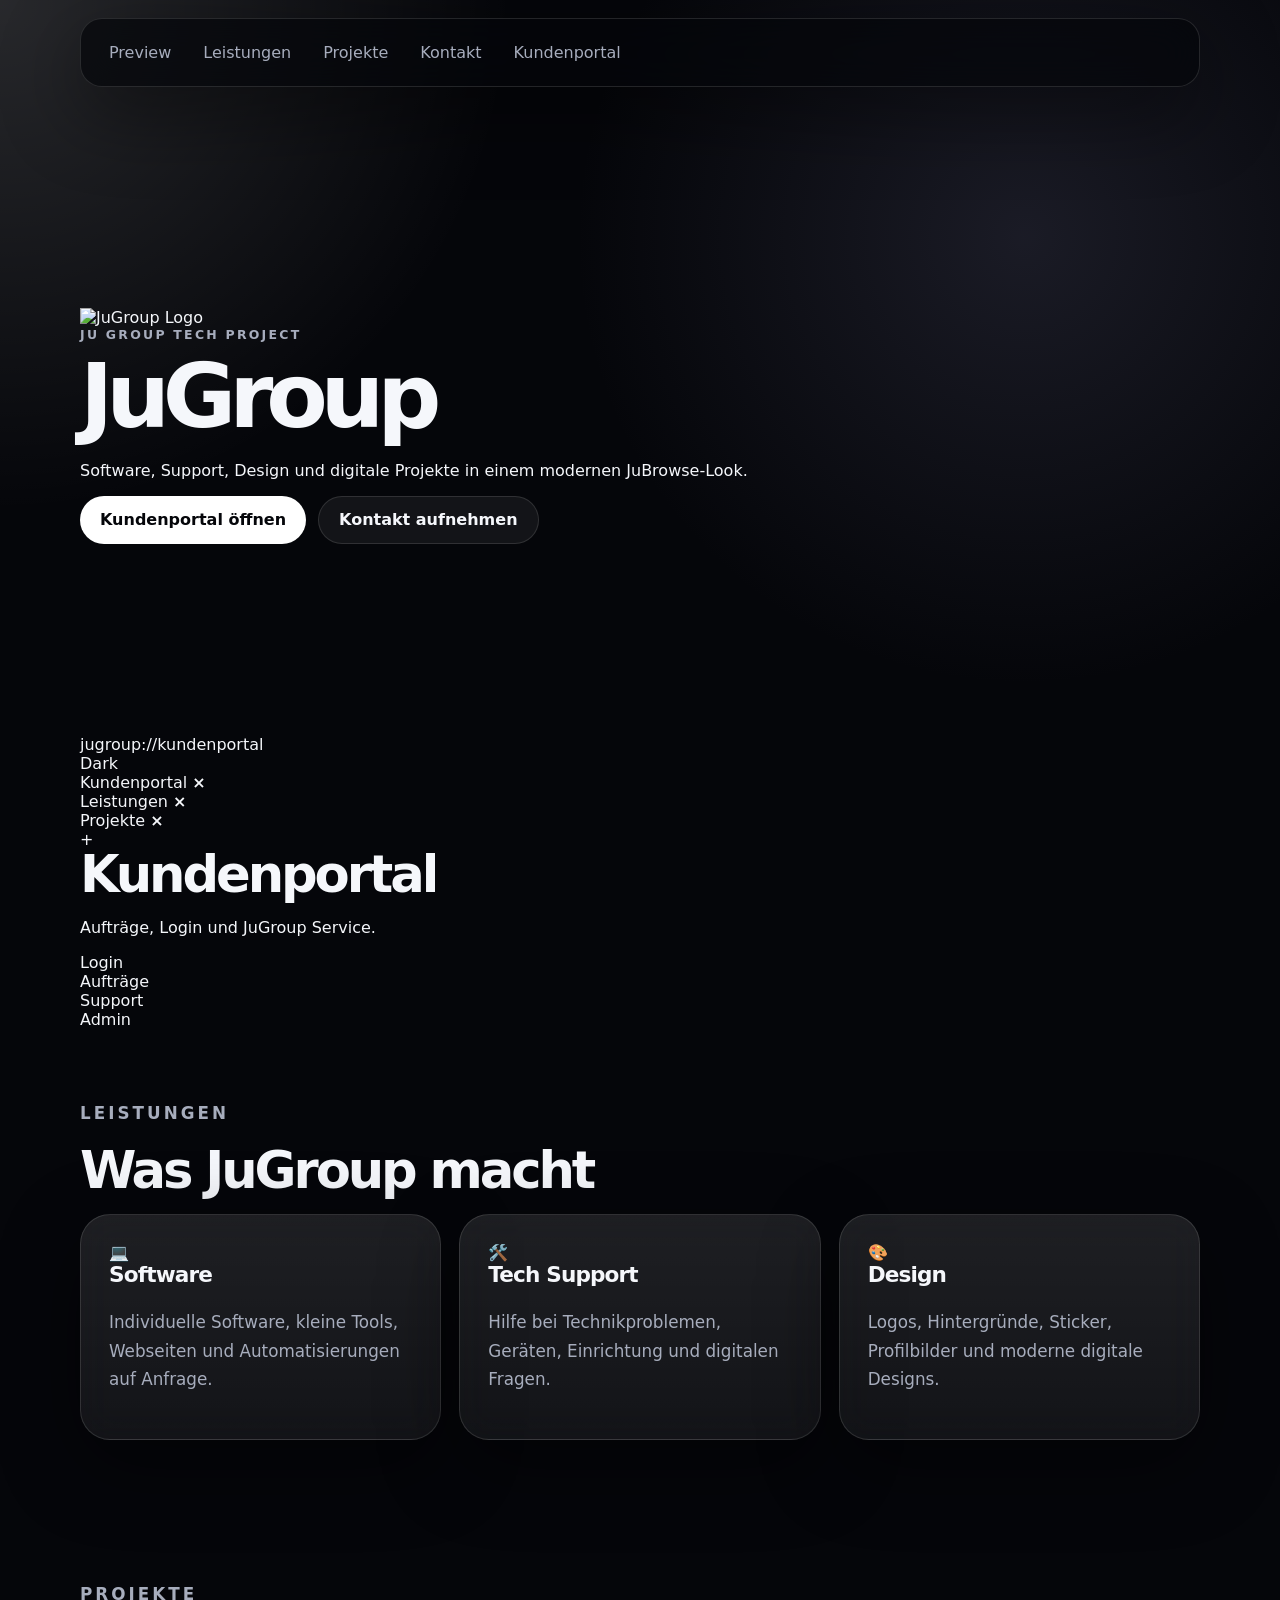
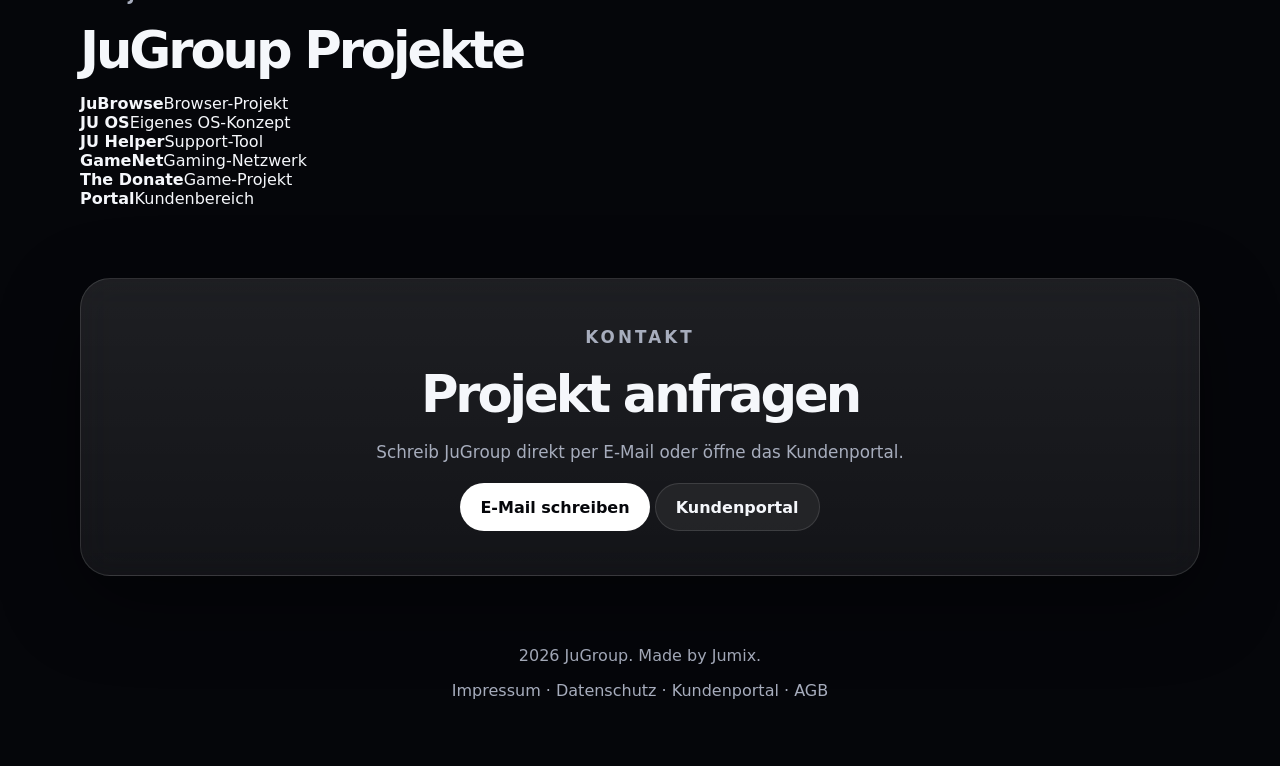
==== commit 93f6b85c: "Center homepage layout and simplify header" ====
--- a/index.html
+++ b/index.html
@@ -11,12 +11,7 @@
   <div class="orb orb-a"></div>
   <div class="orb orb-b"></div>
 
-  <header class="navbar">
-    <a class="brand" href="#">
-      <img src="logo.png" alt="JuGroup Logo" class="logo-image">
-      <span>JuGroup</span>
-    </a>
-
+  <header class="navbar centered-navbar">
     <nav>
       <a href="#preview">Preview</a>
       <a href="#services">Leistungen</a>
@@ -44,23 +39,23 @@
       <div class="browser reveal">
         <div class="browser-top">
           <div class="traffic"><span></span><span></span><span></span></div>
-          <div class="address">jugroup://home</div>
+          <div class="address">jugroup://kundenportal</div>
           <div class="mode">Dark</div>
         </div>
         <div class="browser-tabs">
-          <div class="tab active">Start <b>×</b></div>
-          <div class="tab">Kundenportal <b>×</b></div>
+          <div class="tab active">Kundenportal <b>×</b></div>
+          <div class="tab">Leistungen <b>×</b></div>
           <div class="tab">Projekte <b>×</b></div>
           <div class="plus">+</div>
         </div>
         <div class="browser-screen">
-          <h2>JuGroup</h2>
-          <p>Software. Support. Design.</p>
+          <h2>Kundenportal</h2>
+          <p>Aufträge, Login und JuGroup Service.</p>
           <div class="shortcut-grid">
-            <div>Software</div>
+            <div>Login</div>
+            <div>Aufträge</div>
             <div>Support</div>
-            <div>Design</div>
-            <div>Portal</div>
+            <div>Admin</div>
           </div>
         </div>
       </div>
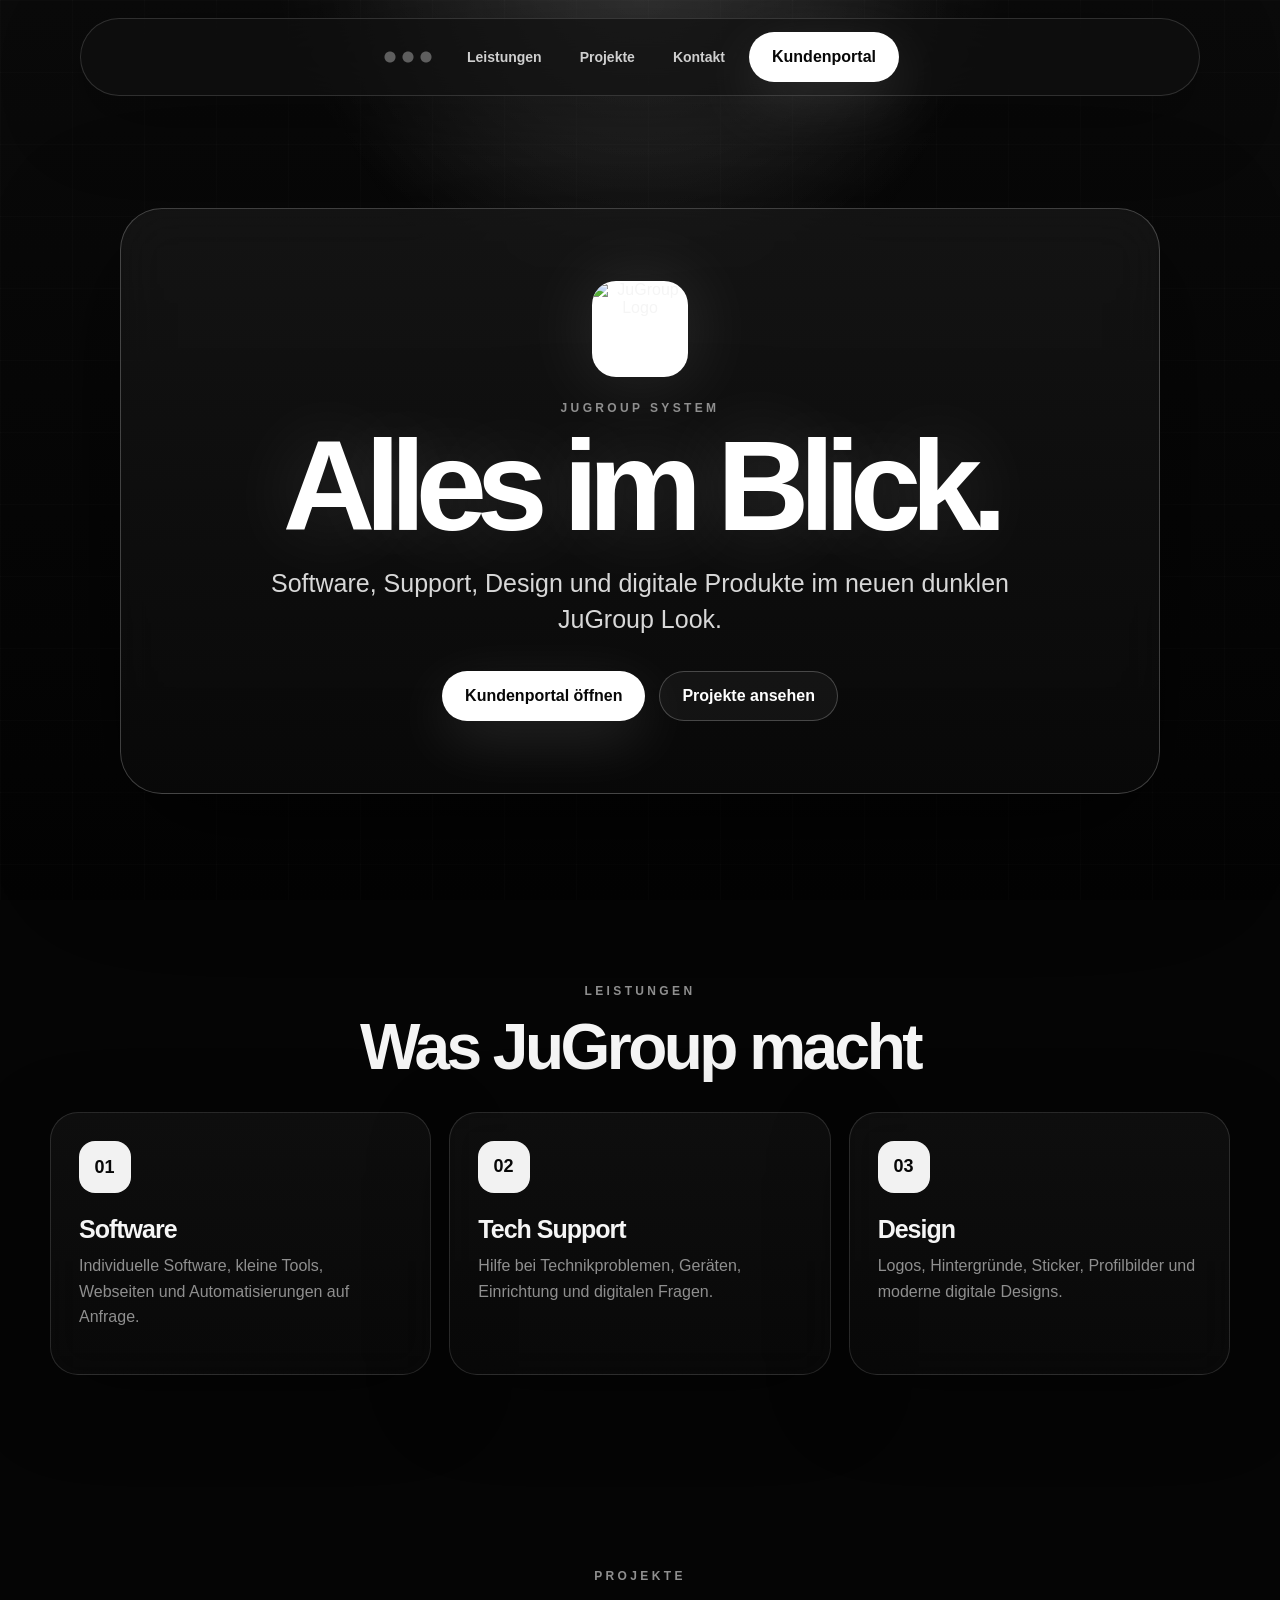
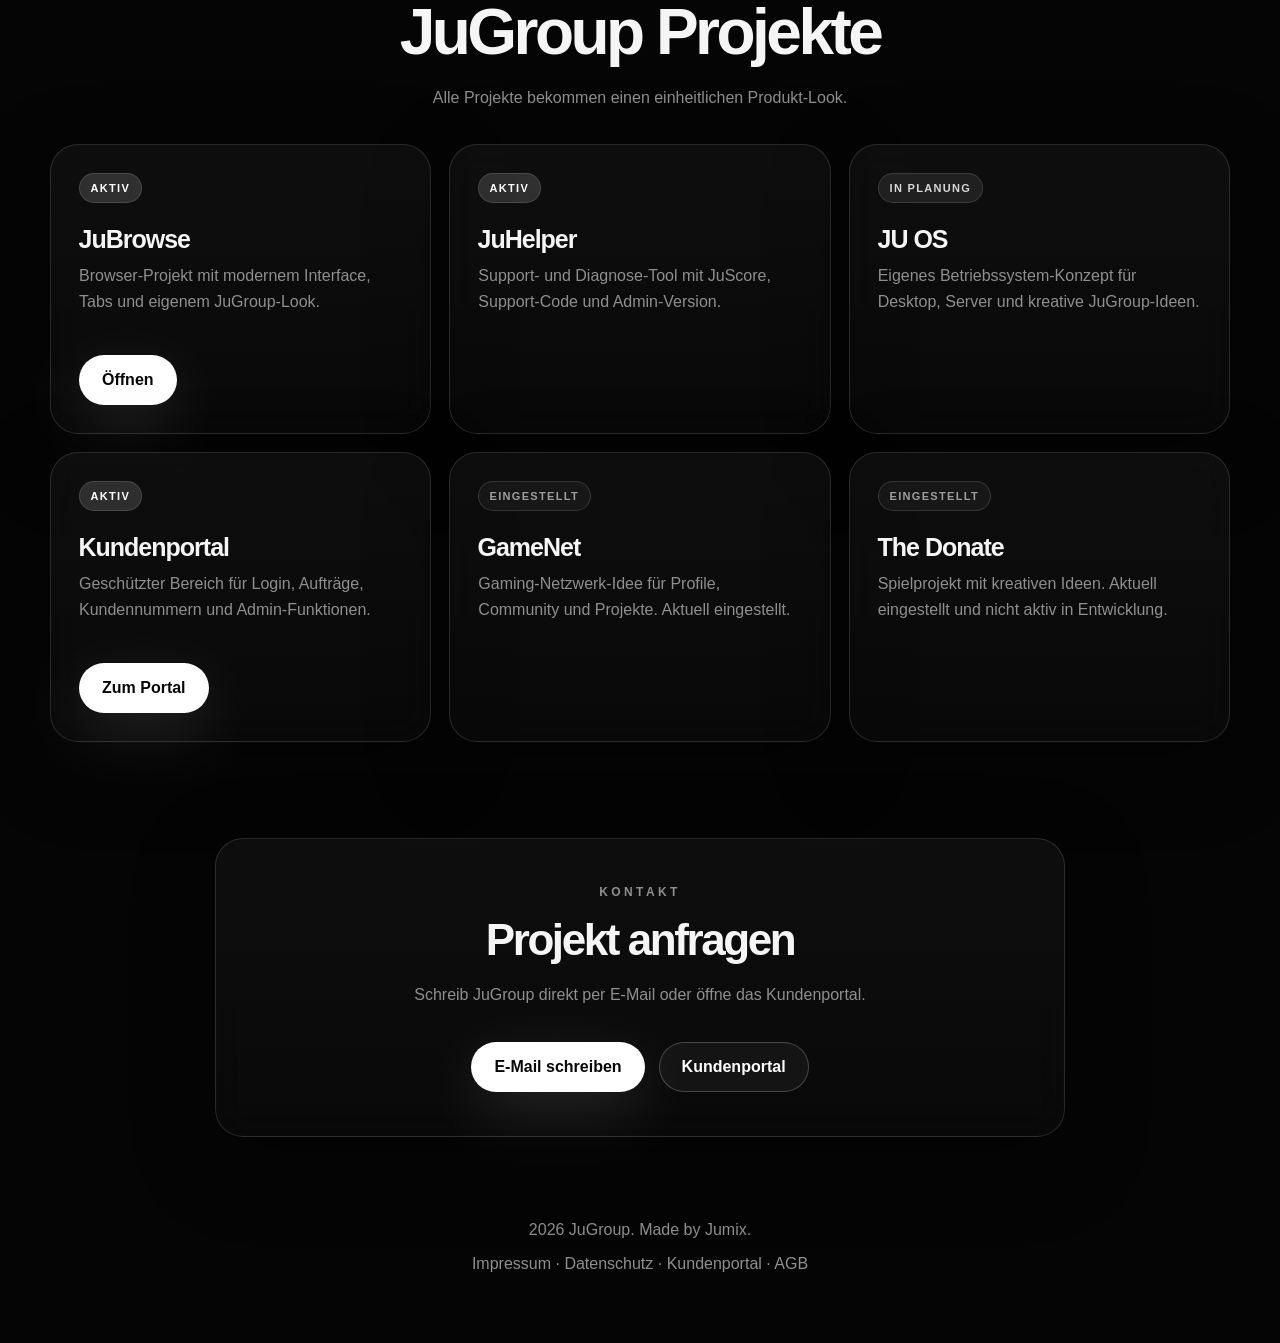
==== commit e645f5dd: "CSS Cache fuer JuGroup Website umgehen" ====
--- a/index.html
+++ b/index.html
@@ -4,7 +4,7 @@
   <meta charset="UTF-8">
   <meta name="viewport" content="width=device-width, initial-scale=1.0">
   <title>JuGroup</title>
-  <link rel="stylesheet" href="style.css">
+  <link rel="stylesheet" href="style.css?v=20260607-2">
 </head>
 <body>
   <div class="noise"></div>
@@ -13,7 +13,6 @@
 
   <header class="navbar centered-navbar">
     <nav>
-      <a href="#preview">Preview</a>
       <a href="#services">Leistungen</a>
       <a href="#projects">Projekte</a>
       <a href="#contact">Kontakt</a>
@@ -25,38 +24,12 @@
     <section class="hero">
       <div class="hero-inner reveal">
         <img src="logo.png" class="hero-logo" alt="JuGroup Logo">
-        <p class="eyebrow">Ju Group Tech Project</p>
-        <h1>JuGroup</h1>
-        <p class="subtitle">Software, Support, Design und digitale Projekte in einem modernen JuBrowse-Look.</p>
+        <p class="eyebrow">JuGroup System</p>
+        <h1>Alles im Blick.</h1>
+        <p class="subtitle">Software, Support, Design und digitale Produkte im neuen dunklen JuGroup Look.</p>
         <div class="actions hero-actions">
           <a class="button primary" href="kundenportal.html">Kundenportal öffnen</a>
-          <a class="button ghost secondary" href="#contact">Kontakt aufnehmen</a>
-        </div>
-      </div>
-    </section>
-
-    <section id="preview" class="preview-section">
-      <div class="browser reveal">
-        <div class="browser-top">
-          <div class="traffic"><span></span><span></span><span></span></div>
-          <div class="address">jugroup://kundenportal</div>
-          <div class="mode">Dark</div>
-        </div>
-        <div class="browser-tabs">
-          <div class="tab active">Kundenportal <b>×</b></div>
-          <div class="tab">Leistungen <b>×</b></div>
-          <div class="tab">Projekte <b>×</b></div>
-          <div class="plus">+</div>
-        </div>
-        <div class="browser-screen">
-          <h2>Kundenportal</h2>
-          <p>Aufträge, Login und JuGroup Service.</p>
-          <div class="shortcut-grid">
-            <div>Login</div>
-            <div>Aufträge</div>
-            <div>Support</div>
-            <div>Admin</div>
-          </div>
+          <a class="button ghost secondary" href="#projects">Projekte ansehen</a>
         </div>
       </div>
     </section>
@@ -68,25 +41,57 @@
       </div>
 
       <div class="cards grid">
-        <article class="card reveal"><span>💻</span><h3>Software</h3><p>Individuelle Software, kleine Tools, Webseiten und Automatisierungen auf Anfrage.</p></article>
-        <article class="card reveal"><span>🛠️</span><h3>Tech Support</h3><p>Hilfe bei Technikproblemen, Geräten, Einrichtung und digitalen Fragen.</p></article>
-        <article class="card reveal"><span>🎨</span><h3>Design</h3><p>Logos, Hintergründe, Sticker, Profilbilder und moderne digitale Designs.</p></article>
+        <article class="card reveal"><span>01</span><h3>Software</h3><p>Individuelle Software, kleine Tools, Webseiten und Automatisierungen auf Anfrage.</p></article>
+        <article class="card reveal"><span>02</span><h3>Tech Support</h3><p>Hilfe bei Technikproblemen, Geräten, Einrichtung und digitalen Fragen.</p></article>
+        <article class="card reveal"><span>03</span><h3>Design</h3><p>Logos, Hintergründe, Sticker, Profilbilder und moderne digitale Designs.</p></article>
       </div>
     </section>
 
-    <section id="projects" class="section versions-section">
+    <section id="projects" class="section">
       <div class="section-head reveal">
         <p class="eyebrow">Projekte</p>
         <h2>JuGroup Projekte</h2>
+        <p class="section-subtitle">Alle Projekte bekommen einen einheitlichen Produkt-Look.</p>
       </div>
 
-      <div class="timeline reveal">
-        <div class="current"><strong>JuBrowse</strong><span>Browser-Projekt</span></div>
-        <div><strong>JU OS</strong><span>Eigenes OS-Konzept</span></div>
-        <div><strong>JU Helper</strong><span>Support-Tool</span></div>
-        <div><strong>GameNet</strong><span>Gaming-Netzwerk</span></div>
-        <div><strong>The Donate</strong><span>Game-Projekt</span></div>
-        <div><strong>Portal</strong><span>Kundenbereich</span></div>
+      <div class="project-box-grid">
+        <article class="project-box reveal">
+          <span class="status-badge active">Aktiv</span>
+          <h3>JuBrowse</h3>
+          <p>Browser-Projekt mit modernem Interface, Tabs und eigenem JuGroup-Look.</p>
+          <a class="button primary" href="https://jumix25.github.io/JuBrowse/">Öffnen</a>
+        </article>
+
+        <article class="project-box reveal">
+          <span class="status-badge active">Aktiv</span>
+          <h3>JuHelper</h3>
+          <p>Support- und Diagnose-Tool mit JuScore, Support-Code und Admin-Version.</p>
+        </article>
+
+        <article class="project-box reveal">
+          <span class="status-badge planned">In Planung</span>
+          <h3>JU OS</h3>
+          <p>Eigenes Betriebssystem-Konzept für Desktop, Server und kreative JuGroup-Ideen.</p>
+        </article>
+
+        <article class="project-box reveal">
+          <span class="status-badge active">Aktiv</span>
+          <h3>Kundenportal</h3>
+          <p>Geschützter Bereich für Login, Aufträge, Kundennummern und Admin-Funktionen.</p>
+          <a class="button primary" href="kundenportal.html">Zum Portal</a>
+        </article>
+
+        <article class="project-box reveal">
+          <span class="status-badge stopped">Eingestellt</span>
+          <h3>GameNet</h3>
+          <p>Gaming-Netzwerk-Idee für Profile, Community und Projekte. Aktuell eingestellt.</p>
+        </article>
+
+        <article class="project-box reveal">
+          <span class="status-badge stopped">Eingestellt</span>
+          <h3>The Donate</h3>
+          <p>Spielprojekt mit kreativen Ideen. Aktuell eingestellt und nicht aktiv in Entwicklung.</p>
+        </article>
       </div>
     </section>
 
@@ -111,4 +116,4 @@
     </p>
   </footer>
 </body>
-</html>
+</html>
--- a/style.css
+++ b/style.css
@@ -1,391 +1 @@
-* {
-  box-sizing: border-box;
-}
-
-:root {
-  --bg: #05060a;
-  --card: rgba(255, 255, 255, 0.06);
-  --card-strong: rgba(255, 255, 255, 0.1);
-  --text: #f5f7fb;
-  --muted: #a7adbd;
-  --line: rgba(255, 255, 255, 0.12);
-  --accent: #ffffff;
-  --shadow: 0 25px 80px rgba(0, 0, 0, 0.45);
-}
-
-html {
-  scroll-behavior: smooth;
-}
-
-body {
-  margin: 0;
-  font-family: Inter, ui-sans-serif, system-ui, -apple-system, BlinkMacSystemFont, "Segoe UI", sans-serif;
-  background:
-    radial-gradient(circle at top left, rgba(255, 255, 255, 0.14), transparent 32rem),
-    radial-gradient(circle at 80% 10%, rgba(90, 90, 120, 0.25), transparent 28rem),
-    var(--bg);
-  color: var(--text);
-  min-height: 100vh;
-}
-
-a {
-  color: inherit;
-  text-decoration: none;
-}
-
-.navbar {
-  width: min(1120px, calc(100% - 32px));
-  margin: 18px auto 0;
-  padding: 14px 16px;
-  position: sticky;
-  top: 12px;
-  z-index: 10;
-  display: flex;
-  justify-content: space-between;
-  align-items: center;
-  border: 1px solid var(--line);
-  border-radius: 22px;
-  background: rgba(5, 6, 10, 0.72);
-  backdrop-filter: blur(20px);
-  box-shadow: var(--shadow);
-}
-
-.brand {
-  display: flex;
-  align-items: center;
-  gap: 10px;
-  font-weight: 800;
-  letter-spacing: -0.03em;
-}
-
-.logo {
-  width: 38px;
-  height: 38px;
-  border-radius: 14px;
-  display: grid;
-  place-items: center;
-  background: linear-gradient(135deg, #ffffff, #858b9e);
-  color: #05060a;
-  font-weight: 900;
-}
-
-nav {
-  display: flex;
-  gap: 8px;
-  flex-wrap: wrap;
-  justify-content: flex-end;
-}
-
-nav a {
-  color: var(--muted);
-  padding: 10px 12px;
-  border-radius: 999px;
-  transition: 0.25s ease;
-}
-
-nav a:hover {
-  color: var(--text);
-  background: var(--card);
-}
-
-main {
-  width: min(1120px, calc(100% - 32px));
-  margin: 0 auto;
-}
-
-.hero {
-  min-height: 72vh;
-  display: flex;
-  align-items: center;
-  padding: 80px 0 50px;
-}
-
-.hero-window {
-  width: 100%;
-  border: 1px solid var(--line);
-  background: linear-gradient(180deg, var(--card-strong), var(--card));
-  border-radius: 30px;
-  box-shadow: var(--shadow);
-  backdrop-filter: blur(18px);
-  padding: clamp(32px, 6vw, 70px);
-}
-
-.eyebrow {
-  color: var(--muted);
-  text-transform: uppercase;
-  letter-spacing: 0.18em;
-  font-size: 0.78rem;
-  font-weight: 800;
-}
-
-h1, h2, h3, p {
-  margin-top: 0;
-}
-
-h1 {
-  font-size: clamp(2.6rem, 7vw, 5.8rem);
-  line-height: 0.92;
-  letter-spacing: -0.08em;
-  margin-bottom: 24px;
-}
-
-h2 {
-  font-size: clamp(2rem, 4vw, 3.5rem);
-  line-height: 1;
-  letter-spacing: -0.06em;
-  margin-bottom: 18px;
-}
-
-h3 {
-  font-size: 1.35rem;
-  letter-spacing: -0.04em;
-}
-
-.hero-window p, .hero-text, .section p, .card p, .project-card p {
-  color: var(--muted);
-  line-height: 1.7;
-  font-size: 1.05rem;
-}
-
-.hero-actions {
-  display: flex;
-  gap: 12px;
-  flex-wrap: wrap;
-}
-
-.button {
-  display: inline-flex;
-  align-items: center;
-  justify-content: center;
-  min-height: 48px;
-  padding: 0 20px;
-  border-radius: 999px;
-  font-weight: 800;
-  transition: 0.25s ease;
-}
-
-.button.primary {
-  background: var(--accent);
-  color: #05060a;
-}
-
-.button.secondary {
-  background: var(--card);
-  border: 1px solid var(--line);
-}
-
-.button:hover {
-  transform: translateY(-3px);
-  box-shadow: 0 18px 50px rgba(0, 0, 0, 0.3);
-}
-
-.hero-card, .card, .project-card, .contact, .steps {
-  border: 1px solid var(--line);
-  background: linear-gradient(180deg, var(--card-strong), var(--card));
-  border-radius: 30px;
-  box-shadow: var(--shadow);
-  backdrop-filter: blur(18px);
-}
-
-.hero-card {
-  overflow: hidden;
-}
-
-.terminal-bar {
-  height: 48px;
-  display: flex;
-  align-items: center;
-  gap: 8px;
-  padding: 0 18px;
-  border-bottom: 1px solid var(--line);
-  background: rgba(255, 255, 255, 0.05);
-}
-
-.terminal-bar span {
-  width: 12px;
-  height: 12px;
-  border-radius: 50%;
-  background: rgba(255, 255, 255, 0.35);
-}
-
-pre {
-  margin: 0;
-  padding: 28px;
-  color: #dfe5ff;
-  overflow: auto;
-  font-size: 1rem;
-  line-height: 1.7;
-}
-
-.section {
-  padding: 70px 0;
-}
-
-.section-title {
-  margin-bottom: 24px;
-}
-
-.grid {
-  display: grid;
-  grid-template-columns: repeat(3, 1fr);
-  gap: 18px;
-}
-
-.card {
-  padding: 28px;
-}
-
-.project-card {
-  padding: 30px;
-  display: flex;
-  align-items: center;
-  justify-content: space-between;
-  gap: 24px;
-}
-
-.project-label {
-  font-size: 0.8rem !important;
-  text-transform: uppercase;
-  letter-spacing: 0.16em;
-  font-weight: 800;
-}
-
-.split {
-  display: grid;
-  grid-template-columns: 0.85fr 1.15fr;
-  gap: 26px;
-  align-items: center;
-}
-
-.steps {
-  list-style: none;
-  padding: 18px;
-  margin: 0;
-}
-
-.steps li {
-  display: flex;
-  gap: 16px;
-  padding: 18px;
-  border-bottom: 1px solid var(--line);
-  color: var(--muted);
-}
-
-.steps li:last-child {
-  border-bottom: none;
-}
-
-.steps span {
-  color: var(--text);
-  font-weight: 900;
-}
-
-.contact {
-  padding: 44px;
-  text-align: center;
-  margin-bottom: 40px;
-}
-
-.portal-auth, .portal-content, .portal-admin, .portal-password {
-  max-width: 680px;
-  margin: 28px auto;
-}
-
-.portal-form {
-  display: grid;
-  gap: 14px;
-  margin: 28px auto;
-  max-width: 520px;
-  text-align: left;
-}
-
-.portal-form label {
-  display: grid;
-  gap: 8px;
-  color: var(--muted);
-  font-weight: 800;
-}
-
-.portal-form input, .portal-form textarea, .portal-form select {
-  width: 100%;
-  min-height: 48px;
-  border: 1px solid var(--line);
-  border-radius: 16px;
-  background: var(--card);
-  color: var(--text);
-  padding: 0 14px;
-  font: inherit;
-}
-
-.portal-form textarea {
-  min-height: 120px;
-  padding: 14px;
-  resize: vertical;
-}
-
-.portal-database {
-  max-width: 620px;
-  margin: 30px auto;
-}
-
-.portal-entry {
-  display: grid;
-  gap: 6px;
-  border: 1px solid var(--line);
-  border-radius: 18px;
-  background: var(--card);
-  padding: 16px;
-  margin-bottom: 12px;
-  text-align: left;
-}
-
-.portal-entry span {
-  color: var(--muted);
-}
-
-footer {
-  width: min(1120px, calc(100% - 32px));
-  margin: 0 auto;
-  padding: 30px 0 50px;
-  color: var(--muted);
-  text-align: center;
-}
-
-.reveal {
-  opacity: 1 !important;
-  transform: none !important;
-  transition: 0.7s ease;
-}
-
-.reveal.visible {
-  opacity: 1;
-  transform: translateY(0);
-}
-
-@media (max-width: 850px) {
-  .navbar {
-    align-items: flex-start;
-    flex-direction: column;
-    gap: 12px;
-  }
-
-  .hero, .split {
-    grid-template-columns: 1fr;
-  }
-
-  .grid {
-    grid-template-columns: 1fr;
-  }
-
-  .project-card {
-    align-items: flex-start;
-    flex-direction: column;
-  }
-}
-.logo-image {
-  width: 48px;
-  height: 48px;
-  object-fit: contain;
-  display: block;
-  border-radius: 12px;
-}
+*{box-sizing:border-box}html{scroll-behavior:smooth}body{margin:0;font-family:Arial,Helvetica,sans-serif;background:#050505;color:#f5f5f5;overflow-x:hidden;min-height:100vh}body:before{content:"";position:fixed;inset:0;z-index:-3;background:radial-gradient(circle at 50% -10%,rgba(255,255,255,.12),transparent 32%),linear-gradient(180deg,#0a0a0a,#030303)}body:after{content:"";position:fixed;inset:0;z-index:-2;background-image:linear-gradient(rgba(255,255,255,.045) 1px,transparent 1px),linear-gradient(90deg,rgba(255,255,255,.045) 1px,transparent 1px);background-size:72px 72px;opacity:.45}.noise,.orb{position:fixed;pointer-events:none}.noise{inset:0;z-index:-1;background:radial-gradient(circle at center top,rgba(255,255,255,.08),transparent 30%)}.orb{display:none}a{color:inherit;text-decoration:none}main{width:min(1180px,calc(100% - 32px));margin:0 auto}.navbar{position:sticky;top:18px;z-index:10;width:min(1120px,calc(100% - 28px));min-height:74px;margin:18px auto 0;padding:13px 18px;display:flex;align-items:center;justify-content:space-between;gap:18px;background:rgba(16,16,16,.72);border:1px solid rgba(255,255,255,.14);border-radius:999px;box-shadow:0 18px 80px rgba(0,0,0,.36);backdrop-filter:blur(22px)}.centered-navbar{justify-content:center}.navbar:before{content:"";width:54px;height:16px;background:radial-gradient(circle,#5e5e5e 0 5px,transparent 6px) 0 0/18px 16px repeat-x}nav{display:flex;align-items:center;justify-content:flex-end;gap:10px;flex-wrap:wrap}nav a{padding:11px 14px;border-radius:999px;color:#cfcfcf;font-size:14px;font-weight:700;transition:.2s}nav a:hover{background:rgba(255,255,255,.08);color:#fff}.download,.button{display:inline-flex;align-items:center;justify-content:center;min-height:50px;padding:14px 22px;border-radius:999px;border:1px solid rgba(255,255,255,.22);font:inherit;font-weight:850;cursor:pointer;transition:.2s}.download,.button.primary{background:#fff;color:#070707;box-shadow:0 18px 60px rgba(255,255,255,.12)}.button.ghost,.button.secondary{background:rgba(255,255,255,.045);color:#fff;box-shadow:none}.button:hover,.download:hover{transform:translateY(-3px);filter:brightness(1.05)}.hero{min-height:calc(100vh - 110px);display:grid;place-items:center;padding:72px 0 52px;text-align:center}.hero-inner,.hero-window{position:relative;width:100%;max-width:1040px;margin:auto;padding:72px 46px;background:linear-gradient(180deg,rgba(24,24,24,.72),rgba(10,10,10,.82));border:1px solid rgba(255,255,255,.22);border-radius:42px;box-shadow:0 40px 120px rgba(0,0,0,.55);backdrop-filter:blur(26px);overflow:hidden}.hero-logo{width:96px;height:96px;margin:0 auto 24px;display:block;border-radius:24px;object-fit:contain;background:#fff;box-shadow:0 0 80px rgba(255,255,255,.12)}.eyebrow{margin:0 0 16px;color:#8f8f8f;text-transform:uppercase;letter-spacing:.28em;font-size:12px;font-weight:800}h1,h2,h3,p{margin-top:0}h1{margin:0;font-size:clamp(58px,10vw,128px);line-height:.86;letter-spacing:-.08em;color:#fff;text-shadow:0 0 80px rgba(255,255,255,.16)}h2{font-size:clamp(36px,5vw,64px);line-height:.95;letter-spacing:-.055em;margin:0 0 22px}.subtitle,.hero-window p{max-width:760px;margin:24px auto 0;color:#d8d8d8;font-size:clamp(19px,2vw,25px);line-height:1.45}.actions,.hero-actions{display:flex;justify-content:center;gap:14px;flex-wrap:wrap;margin-top:34px}.section{padding:96px 0;text-align:center}.section-head{margin-bottom:34px}.section-subtitle,.section p{color:#8f8f8f;line-height:1.6}.cards,.grid,.download-grid,.project-box-grid{display:grid;grid-template-columns:repeat(3,minmax(0,1fr));gap:18px}.card,.download-card,.project-box,.contact,.status,.portal-auth,.portal-content,.portal-admin,.portal-password,.portal-admin-code,.portal-database,.timeline div,.steps{background:linear-gradient(180deg,rgba(18,18,18,.72),rgba(10,10,10,.78));border:1px solid rgba(255,255,255,.13);border-radius:28px;box-shadow:0 24px 80px rgba(0,0,0,.35);backdrop-filter:blur(18px)}.card,.download-card,.project-box{padding:28px;text-align:left;transition:.22s}.card:hover,.project-box:hover,.download-card:hover{transform:translateY(-6px);border-color:rgba(255,255,255,.28);background:linear-gradient(180deg,rgba(34,34,34,.82),rgba(12,12,12,.86))}.card span,.download-card span{display:inline-flex;align-items:center;justify-content:center;width:52px;height:52px;border-radius:16px;background:#f2f2f2;color:#080808;font-weight:900;font-size:18px}.card h3,.project-box h3{font-size:25px;margin:22px 0 9px;letter-spacing:-.04em}.card p,.project-box p,.download-card p{color:#8f8f8f;line-height:1.6}.project-box{min-height:290px;display:flex;flex-direction:column;align-items:flex-start;background:linear-gradient(180deg,rgba(18,18,18,.72),rgba(10,10,10,.78));border:1px solid rgba(255,255,255,.13)}.project-box p{flex:1}.project-box .button{margin-top:20px}.status-badge{display:inline-flex;align-items:center;min-height:30px;padding:7px 11px;border-radius:999px;font-size:11px;font-weight:900;text-transform:uppercase;letter-spacing:.12em;border:1px solid rgba(255,255,255,.13)}.status-badge.active{background:rgba(255,255,255,.14);color:#fff}.status-badge.planned{background:rgba(255,255,255,.08);color:#d7d7d7}.status-badge.stopped{background:rgba(255,255,255,.045);color:#9e9e9e}.contact,.status{max-width:850px;margin:0 auto 50px;padding:44px}.contact h2,.status h2{font-size:44px}footer{width:min(1120px,calc(100% - 32px));margin:0 auto;padding:34px 0 54px;text-align:center;color:#8f8f8f}.reveal{opacity:1!important;transform:none!important}@media(max-width:950px){.navbar{top:10px;width:calc(100% - 20px);border-radius:26px;align-items:flex-start;flex-direction:column}.navbar:before{display:none}.hero-inner,.hero-window{padding:52px 22px}.cards,.grid,.project-box-grid,.timeline,.download-grid{grid-template-columns:1fr}.project-box{min-height:0}.section{padding:72px 0}}
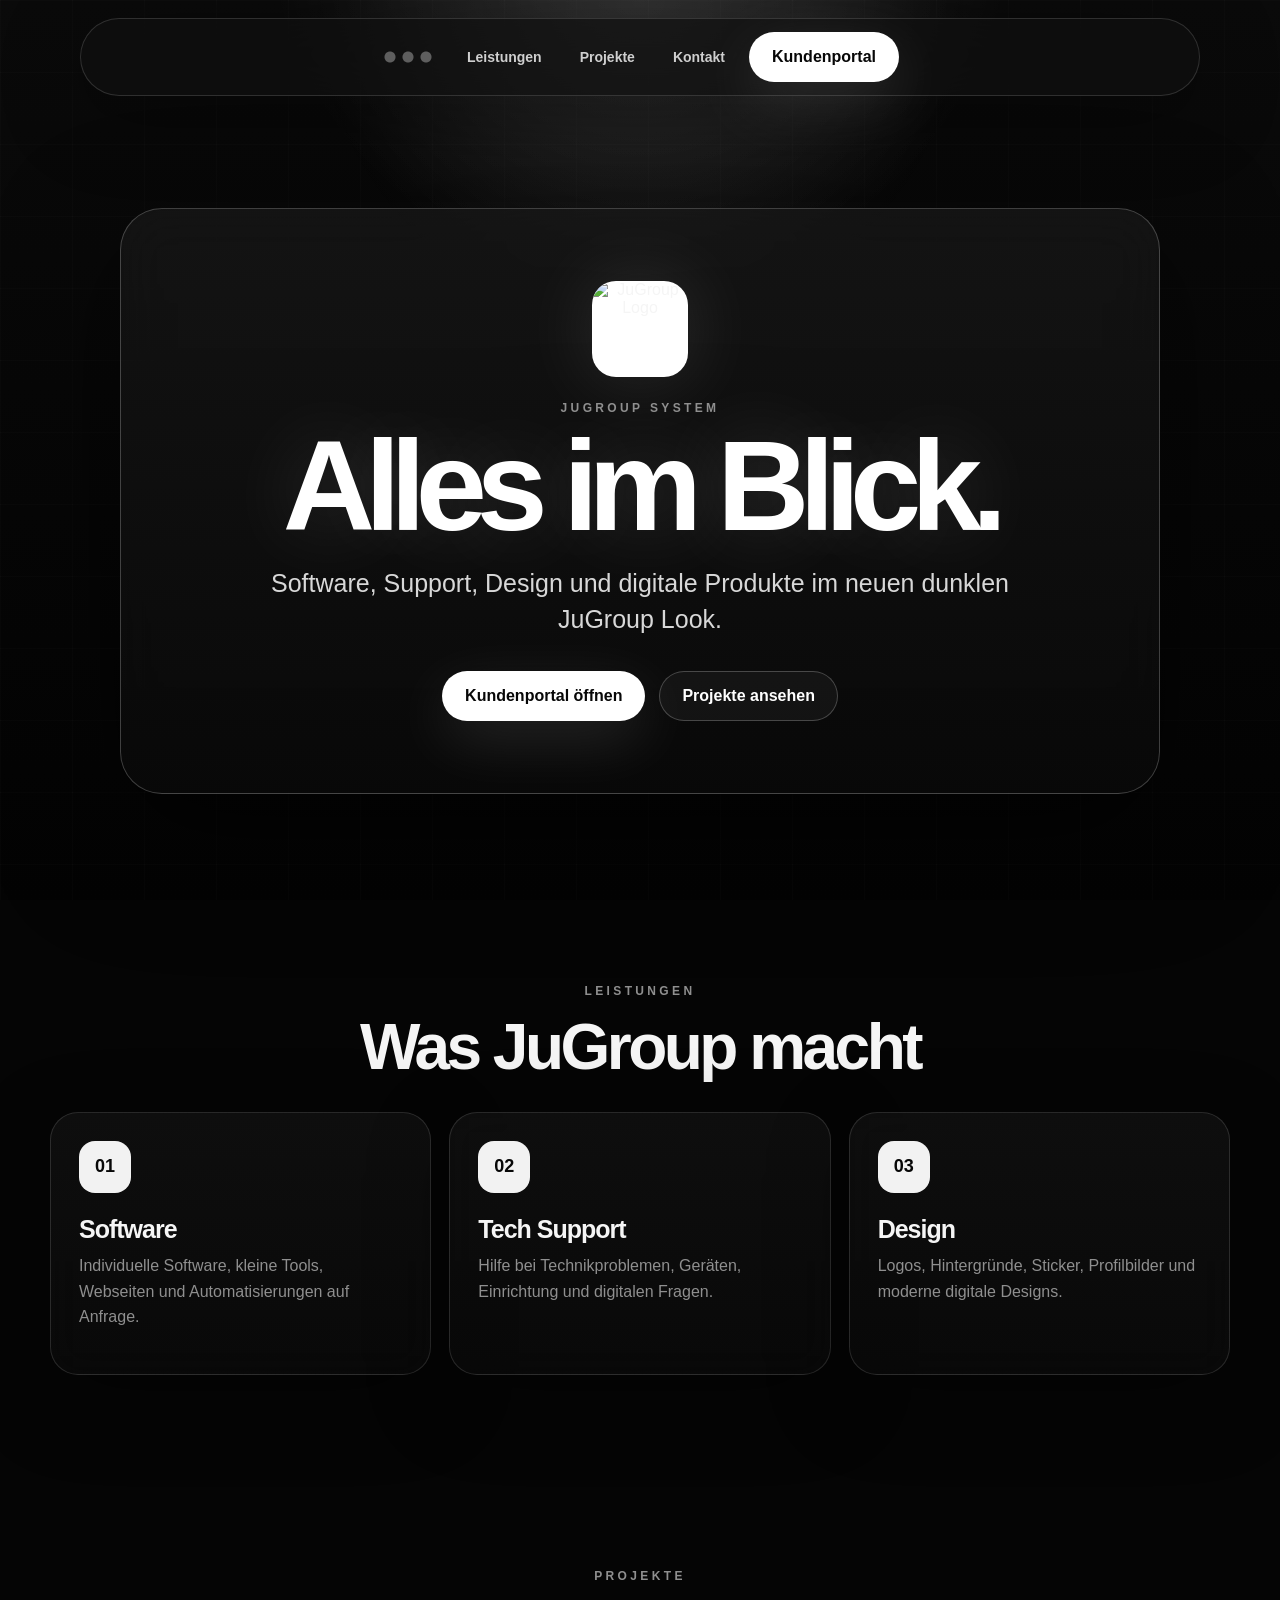
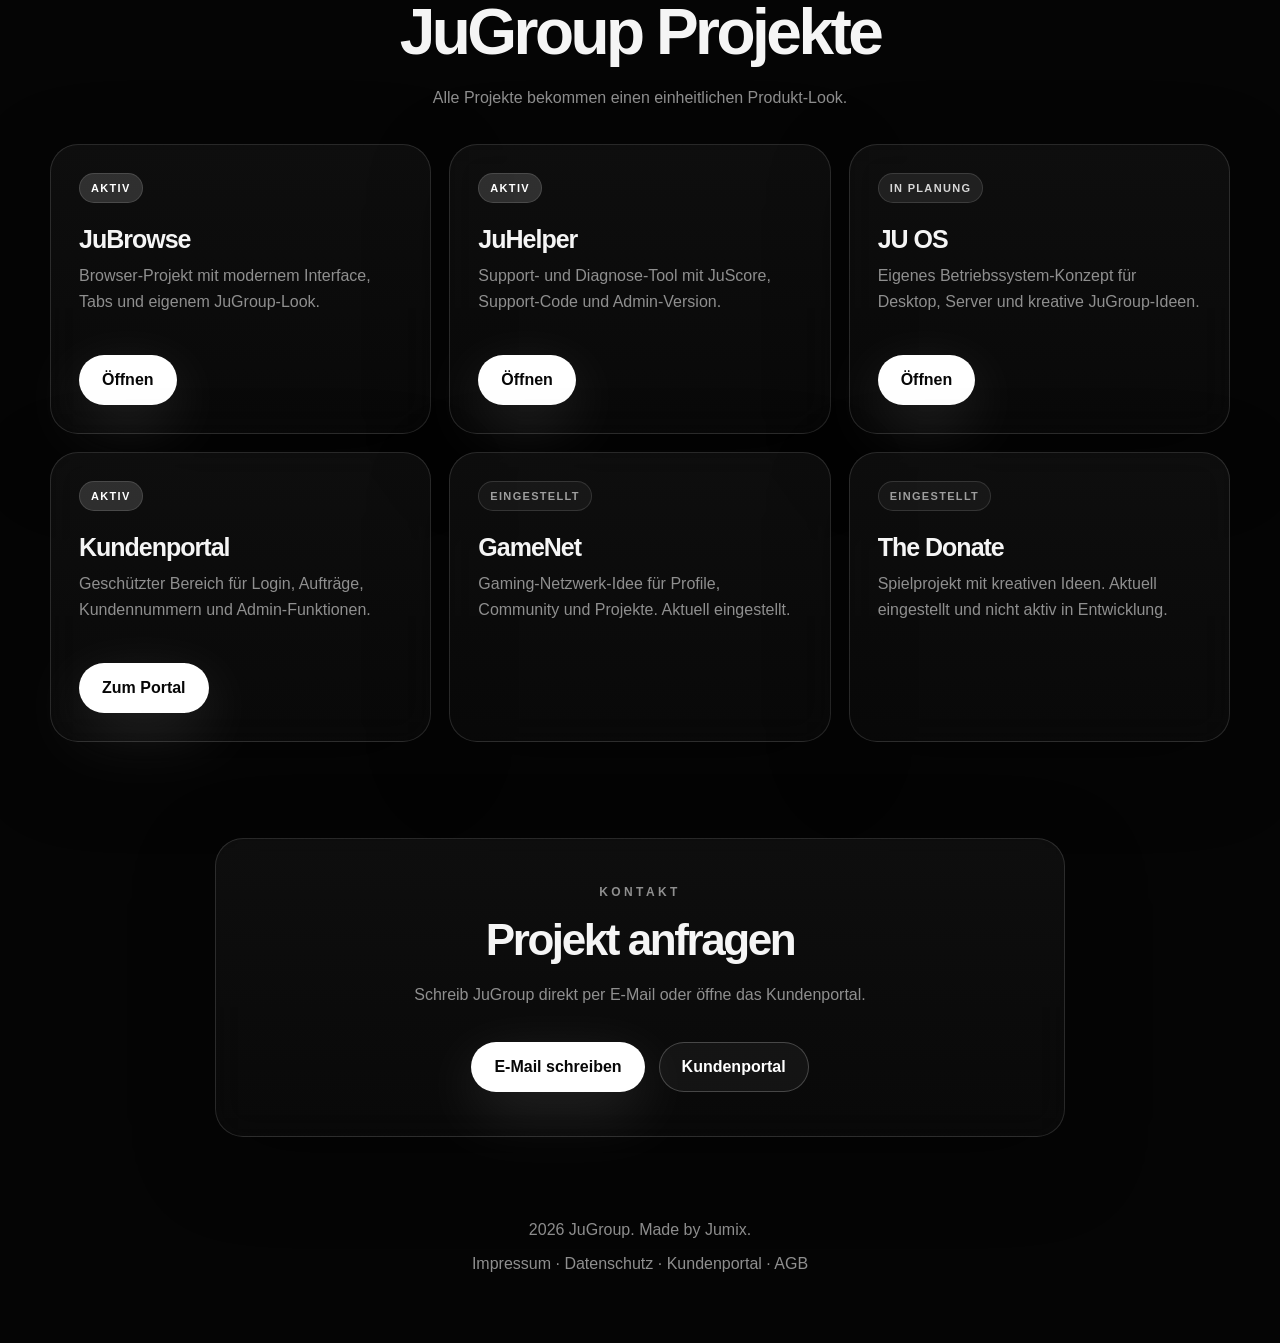
==== commit e3b1c33d: "Link JuHelper project card to website" ====
--- a/index.html
+++ b/index.html
@@ -3,7 +3,17 @@
 <head>
   <meta charset="UTF-8">
   <meta name="viewport" content="width=device-width, initial-scale=1.0">
+  <meta name="description" content="JuGroup entwickelt moderne Software, Support-Lösungen, Design und digitale Produkte.">
+  <meta name="theme-color" content="#050505">
+  <meta name="application-name" content="JuGroup">
+  <meta name="apple-mobile-web-app-title" content="JuGroup">
+  <meta name="apple-mobile-web-app-capable" content="yes">
+  <meta name="apple-mobile-web-app-status-bar-style" content="black-translucent">
+  <meta name="mobile-web-app-capable" content="yes">
   <title>JuGroup</title>
+  <link rel="manifest" href="manifest.webmanifest">
+  <link rel="icon" href="logo.png" type="image/png">
+  <link rel="apple-touch-icon" href="logo.png">
   <link rel="stylesheet" href="style.css?v=20260607-2">
 </head>
 <body>
@@ -66,12 +76,14 @@
           <span class="status-badge active">Aktiv</span>
           <h3>JuHelper</h3>
           <p>Support- und Diagnose-Tool mit JuScore, Support-Code und Admin-Version.</p>
+          <a class="button primary" href="https://jumix25.github.io/JuHelper/" target="_blank" rel="noopener">Öffnen</a>
         </article>
 
         <article class="project-box reveal">
           <span class="status-badge planned">In Planung</span>
           <h3>JU OS</h3>
           <p>Eigenes Betriebssystem-Konzept für Desktop, Server und kreative JuGroup-Ideen.</p>
+          <a class="button primary" href="https://jumix25.github.io/JuOs" target="_blank" rel="noopener">Öffnen</a>
         </article>
 
         <article class="project-box reveal">
@@ -115,5 +127,13 @@
       <a href="agb.html">AGB</a>
     </p>
   </footer>
+
+  <script>
+    if ("serviceWorker" in navigator) {
+      window.addEventListener("load", () => {
+        navigator.serviceWorker.register("sw.js").catch(() => {});
+      });
+    }
+  </script>
 </body>
-</html>+</html>
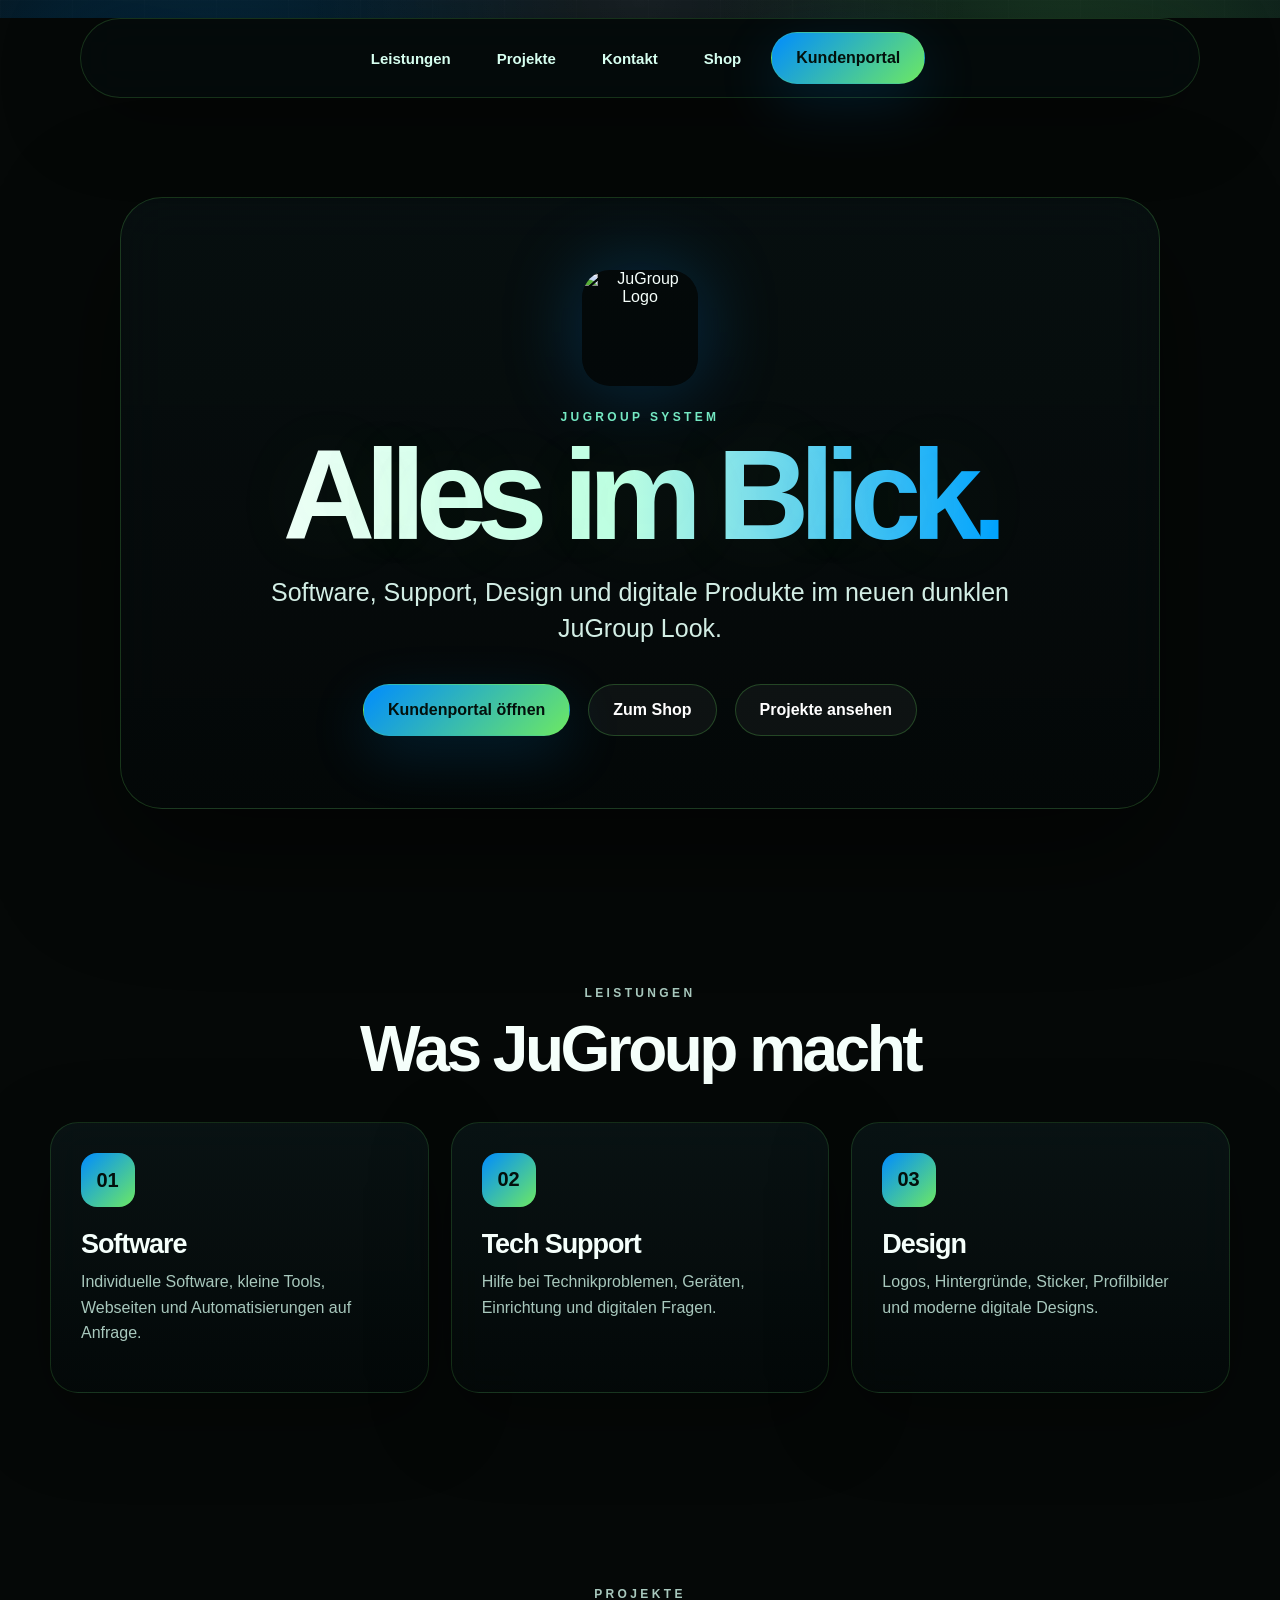
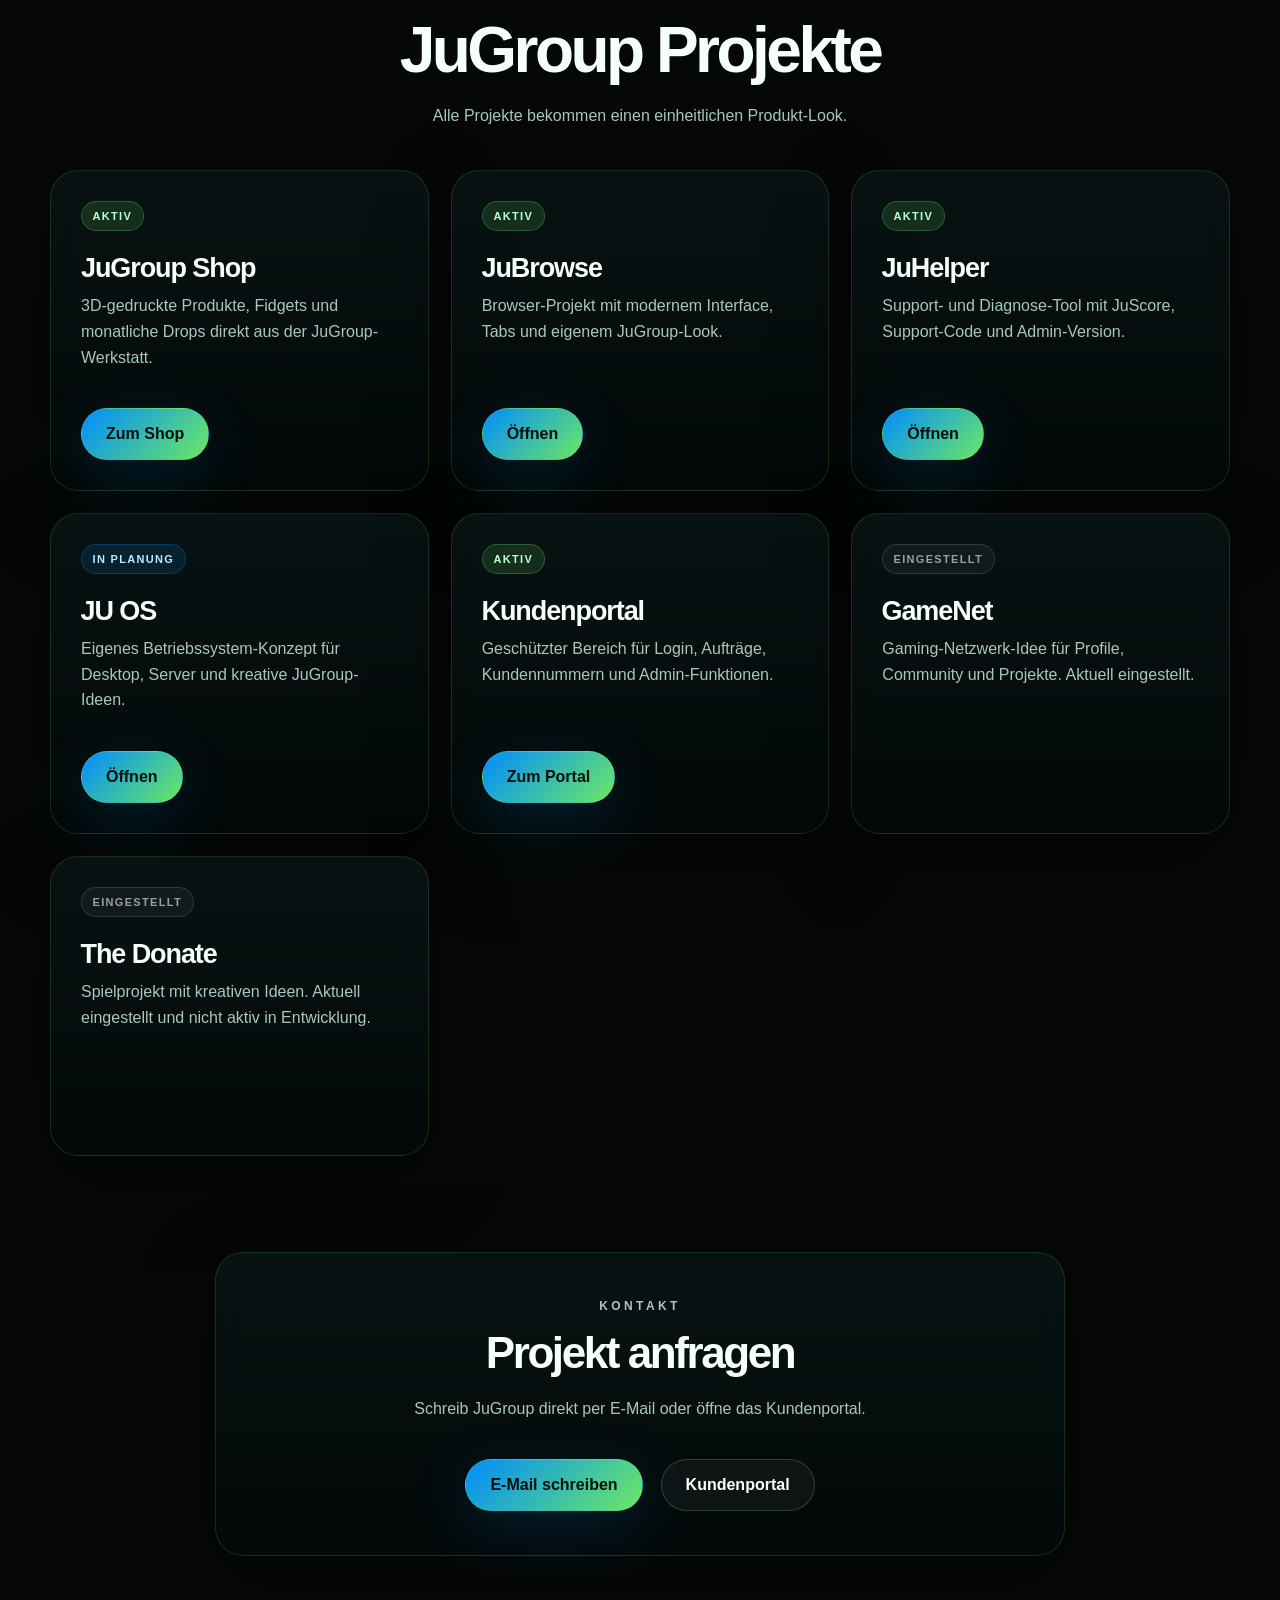
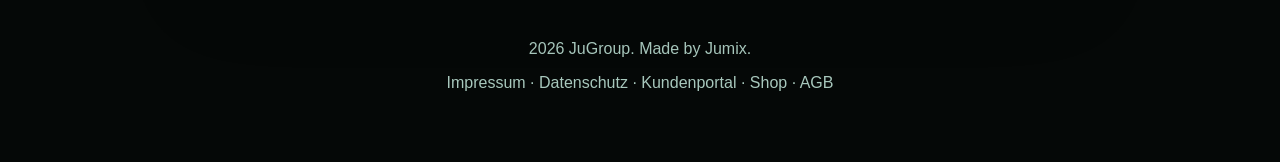
==== commit 06c9849d: "Shop verlinken, Dark Mode erzwingen" ====
--- a/index.html
+++ b/index.html
@@ -5,6 +5,8 @@
   <meta name="viewport" content="width=device-width, initial-scale=1.0">
   <meta name="description" content="JuGroup entwickelt moderne Software, Support-Lösungen, Design und digitale Produkte.">
   <meta name="theme-color" content="#050505">
+  <meta name="color-scheme" content="dark">
+  <meta name="supported-color-schemes" content="dark">
   <meta name="application-name" content="JuGroup">
   <meta name="apple-mobile-web-app-title" content="JuGroup">
   <meta name="apple-mobile-web-app-capable" content="yes">
@@ -14,7 +16,7 @@
   <link rel="manifest" href="manifest.webmanifest">
   <link rel="icon" href="logo.png" type="image/png">
   <link rel="apple-touch-icon" href="logo.png">
-  <link rel="stylesheet" href="style.css?v=20260607-2">
+  <link rel="stylesheet" href="style.css?v=20261028-1">
 </head>
 <body>
   <div class="noise"></div>
@@ -26,6 +28,7 @@
       <a href="#services">Leistungen</a>
       <a href="#projects">Projekte</a>
       <a href="#contact">Kontakt</a>
+      <a href="https://jugroup.myshopify.com" target="_blank" rel="noopener">Shop</a>
       <a class="download" href="kundenportal.html">Kundenportal</a>
     </nav>
   </header>
@@ -39,6 +42,7 @@
         <p class="subtitle">Software, Support, Design und digitale Produkte im neuen dunklen JuGroup Look.</p>
         <div class="actions hero-actions">
           <a class="button primary" href="kundenportal.html">Kundenportal öffnen</a>
+          <a class="button ghost secondary" href="https://jugroup.myshopify.com" target="_blank" rel="noopener">Zum Shop</a>
           <a class="button ghost secondary" href="#projects">Projekte ansehen</a>
         </div>
       </div>
@@ -65,6 +69,13 @@
       </div>
 
       <div class="project-box-grid">
+        <article class="project-box reveal">
+          <span class="status-badge active">Aktiv</span>
+          <h3>JuGroup Shop</h3>
+          <p>3D-gedruckte Produkte, Fidgets und monatliche Drops direkt aus der JuGroup-Werkstatt.</p>
+          <a class="button primary" href="https://jugroup.myshopify.com" target="_blank" rel="noopener">Zum Shop</a>
+        </article>
+
         <article class="project-box reveal">
           <span class="status-badge active">Aktiv</span>
           <h3>JuBrowse</h3>
@@ -124,6 +135,7 @@
       <a href="impressum.html">Impressum</a> ·
       <a href="datenschutz.html">Datenschutz</a> ·
       <a href="kundenportal.html">Kundenportal</a> ·
+      <a href="https://jugroup.myshopify.com" target="_blank" rel="noopener">Shop</a> ·
       <a href="agb.html">AGB</a>
     </p>
   </footer>
--- a/style.css
+++ b/style.css
@@ -1 +1 @@
-*{box-sizing:border-box}html{scroll-behavior:smooth}body{margin:0;font-family:Arial,Helvetica,sans-serif;background:#050505;color:#f5f5f5;overflow-x:hidden;min-height:100vh}body:before{content:"";position:fixed;inset:0;z-index:-3;background:radial-gradient(circle at 50% -10%,rgba(255,255,255,.12),transparent 32%),linear-gradient(180deg,#0a0a0a,#030303)}body:after{content:"";position:fixed;inset:0;z-index:-2;background-image:linear-gradient(rgba(255,255,255,.045) 1px,transparent 1px),linear-gradient(90deg,rgba(255,255,255,.045) 1px,transparent 1px);background-size:72px 72px;opacity:.45}.noise,.orb{position:fixed;pointer-events:none}.noise{inset:0;z-index:-1;background:radial-gradient(circle at center top,rgba(255,255,255,.08),transparent 30%)}.orb{display:none}a{color:inherit;text-decoration:none}main{width:min(1180px,calc(100% - 32px));margin:0 auto}.navbar{position:sticky;top:18px;z-index:10;width:min(1120px,calc(100% - 28px));min-height:74px;margin:18px auto 0;padding:13px 18px;display:flex;align-items:center;justify-content:space-between;gap:18px;background:rgba(16,16,16,.72);border:1px solid rgba(255,255,255,.14);border-radius:999px;box-shadow:0 18px 80px rgba(0,0,0,.36);backdrop-filter:blur(22px)}.centered-navbar{justify-content:center}.navbar:before{content:"";width:54px;height:16px;background:radial-gradient(circle,#5e5e5e 0 5px,transparent 6px) 0 0/18px 16px repeat-x}nav{display:flex;align-items:center;justify-content:flex-end;gap:10px;flex-wrap:wrap}nav a{padding:11px 14px;border-radius:999px;color:#cfcfcf;font-size:14px;font-weight:700;transition:.2s}nav a:hover{background:rgba(255,255,255,.08);color:#fff}.download,.button{display:inline-flex;align-items:center;justify-content:center;min-height:50px;padding:14px 22px;border-radius:999px;border:1px solid rgba(255,255,255,.22);font:inherit;font-weight:850;cursor:pointer;transition:.2s}.download,.button.primary{background:#fff;color:#070707;box-shadow:0 18px 60px rgba(255,255,255,.12)}.button.ghost,.button.secondary{background:rgba(255,255,255,.045);color:#fff;box-shadow:none}.button:hover,.download:hover{transform:translateY(-3px);filter:brightness(1.05)}.hero{min-height:calc(100vh - 110px);display:grid;place-items:center;padding:72px 0 52px;text-align:center}.hero-inner,.hero-window{position:relative;width:100%;max-width:1040px;margin:auto;padding:72px 46px;background:linear-gradient(180deg,rgba(24,24,24,.72),rgba(10,10,10,.82));border:1px solid rgba(255,255,255,.22);border-radius:42px;box-shadow:0 40px 120px rgba(0,0,0,.55);backdrop-filter:blur(26px);overflow:hidden}.hero-logo{width:96px;height:96px;margin:0 auto 24px;display:block;border-radius:24px;object-fit:contain;background:#fff;box-shadow:0 0 80px rgba(255,255,255,.12)}.eyebrow{margin:0 0 16px;color:#8f8f8f;text-transform:uppercase;letter-spacing:.28em;font-size:12px;font-weight:800}h1,h2,h3,p{margin-top:0}h1{margin:0;font-size:clamp(58px,10vw,128px);line-height:.86;letter-spacing:-.08em;color:#fff;text-shadow:0 0 80px rgba(255,255,255,.16)}h2{font-size:clamp(36px,5vw,64px);line-height:.95;letter-spacing:-.055em;margin:0 0 22px}.subtitle,.hero-window p{max-width:760px;margin:24px auto 0;color:#d8d8d8;font-size:clamp(19px,2vw,25px);line-height:1.45}.actions,.hero-actions{display:flex;justify-content:center;gap:14px;flex-wrap:wrap;margin-top:34px}.section{padding:96px 0;text-align:center}.section-head{margin-bottom:34px}.section-subtitle,.section p{color:#8f8f8f;line-height:1.6}.cards,.grid,.download-grid,.project-box-grid{display:grid;grid-template-columns:repeat(3,minmax(0,1fr));gap:18px}.card,.download-card,.project-box,.contact,.status,.portal-auth,.portal-content,.portal-admin,.portal-password,.portal-admin-code,.portal-database,.timeline div,.steps{background:linear-gradient(180deg,rgba(18,18,18,.72),rgba(10,10,10,.78));border:1px solid rgba(255,255,255,.13);border-radius:28px;box-shadow:0 24px 80px rgba(0,0,0,.35);backdrop-filter:blur(18px)}.card,.download-card,.project-box{padding:28px;text-align:left;transition:.22s}.card:hover,.project-box:hover,.download-card:hover{transform:translateY(-6px);border-color:rgba(255,255,255,.28);background:linear-gradient(180deg,rgba(34,34,34,.82),rgba(12,12,12,.86))}.card span,.download-card span{display:inline-flex;align-items:center;justify-content:center;width:52px;height:52px;border-radius:16px;background:#f2f2f2;color:#080808;font-weight:900;font-size:18px}.card h3,.project-box h3{font-size:25px;margin:22px 0 9px;letter-spacing:-.04em}.card p,.project-box p,.download-card p{color:#8f8f8f;line-height:1.6}.project-box{min-height:290px;display:flex;flex-direction:column;align-items:flex-start;background:linear-gradient(180deg,rgba(18,18,18,.72),rgba(10,10,10,.78));border:1px solid rgba(255,255,255,.13)}.project-box p{flex:1}.project-box .button{margin-top:20px}.status-badge{display:inline-flex;align-items:center;min-height:30px;padding:7px 11px;border-radius:999px;font-size:11px;font-weight:900;text-transform:uppercase;letter-spacing:.12em;border:1px solid rgba(255,255,255,.13)}.status-badge.active{background:rgba(255,255,255,.14);color:#fff}.status-badge.planned{background:rgba(255,255,255,.08);color:#d7d7d7}.status-badge.stopped{background:rgba(255,255,255,.045);color:#9e9e9e}.contact,.status{max-width:850px;margin:0 auto 50px;padding:44px}.contact h2,.status h2{font-size:44px}footer{width:min(1120px,calc(100% - 32px));margin:0 auto;padding:34px 0 54px;text-align:center;color:#8f8f8f}.reveal{opacity:1!important;transform:none!important}@media(max-width:950px){.navbar{top:10px;width:calc(100% - 20px);border-radius:26px;align-items:flex-start;flex-direction:column}.navbar:before{display:none}.hero-inner,.hero-window{padding:52px 22px}.cards,.grid,.project-box-grid,.timeline,.download-grid{grid-template-columns:1fr}.project-box{min-height:0}.section{padding:72px 0}}+:root,html{color-scheme:dark!important;background:#050807}*{box-sizing:border-box}html{scroll-behavior:smooth}body{margin:0;font-family:Arial,Helvetica,sans-serif;background:#050807;color:#f5fffb;overflow-x:hidden;min-height:100vh}body:before{content:"";position:fixed;inset:0;z-index:-3;background:radial-gradient(circle at 16% 18%,rgba(0,153,255,.24),transparent 31%),radial-gradient(circle at 84% 12%,rgba(109,232,99,.22),transparent 29%),linear-gradient(180deg,#061014,#030504 58%,#06100a)}body:after{content:"";position:fixed;inset:0;z-index:-2;background-image:linear-gradient(rgba(255,255,255,.04) 1px,transparent 1px),linear-gradient(90deg,rgba(255,255,255,.04) 1px,transparent 1px);background-size:72px 72px;opacity:.38}.noise,.orb{position:fixed;pointer-events:none}.noise{inset:0;z-index:-1;background:radial-gradient(circle at center top,rgba(255,255,255,.08),transparent 30%)}.orb{width:430px;height:430px;border-radius:999px;filter:blur(115px);opacity:.38;z-index:-1}.orb-a{left:-160px;top:220px;background:#008cff}.orb-b{right:-160px;top:260px;background:#6de863}a{color:inherit;text-decoration:none}main{width:min(1180px,calc(100% - 32px));margin:0 auto}.navbar{position:sticky;top:18px;z-index:10;width:min(1120px,calc(100% - 28px));min-height:74px;margin:18px auto 0;padding:13px 18px;display:flex;align-items:center;justify-content:center;gap:18px;background:rgba(5,12,12,.76);border:1px solid rgba(109,232,99,.18);border-radius:999px;box-shadow:0 18px 80px rgba(0,0,0,.36);backdrop-filter:blur(22px)}.centered-navbar{justify-content:center}.navbar .brand{display:flex;align-items:center;gap:12px;font-size:20px;font-weight:900}.navbar .logo-image{width:44px!important;height:44px!important;max-width:44px!important;max-height:44px!important;object-fit:contain;border-radius:13px;box-shadow:0 0 30px rgba(0,153,255,.28)}nav{display:flex;align-items:center;justify-content:center;gap:14px;flex-wrap:wrap;width:100%}nav a{padding:12px 16px;border-radius:999px;color:#d7fff0;font-size:15px;font-weight:800;transition:.2s;text-align:center}nav a:hover{background:rgba(109,232,99,.1);color:#fff}.download,.button{display:inline-flex;align-items:center;justify-content:center;min-height:52px;padding:14px 24px;border-radius:999px;border:1px solid rgba(109,232,99,.24);font:inherit;font-weight:900;cursor:pointer;transition:.2s}.download,.button.primary{background:linear-gradient(135deg,#008cff,#6de863);color:#03100c;box-shadow:0 18px 60px rgba(0,153,255,.16)}.button.ghost,.button.secondary{background:rgba(255,255,255,.045);color:#fff;box-shadow:none}.button:hover,.download:hover{transform:translateY(-3px);filter:brightness(1.08)}.hero{min-height:calc(100vh - 110px);display:grid;place-items:center;padding:72px 0 52px;text-align:center}.hero-inner,.hero-window{position:relative;width:100%;max-width:1040px;margin:auto;padding:72px 46px;background:linear-gradient(180deg,rgba(8,18,20,.72),rgba(4,8,8,.82));border:1px solid rgba(109,232,99,.2);border-radius:42px;box-shadow:0 40px 120px rgba(0,0,0,.55);backdrop-filter:blur(26px);overflow:hidden}.hero-logo{width:116px!important;height:116px!important;max-width:116px!important;max-height:116px!important;margin:0 auto 24px;display:block;border-radius:28px;object-fit:contain;background:rgba(0,0,0,.35);box-shadow:0 0 80px rgba(0,153,255,.25)}.eyebrow{margin:0 0 16px;color:#75e9c3;text-transform:uppercase;letter-spacing:.28em;font-size:12px;font-weight:900}h1,h2,h3,p{margin-top:0}h1{margin:0;font-size:clamp(58px,10vw,128px);line-height:.86;letter-spacing:-.08em;background:linear-gradient(90deg,#fff,#bfffe4 48%,#00a2ff 88%);-webkit-background-clip:text;background-clip:text;color:transparent;text-shadow:0 0 80px rgba(109,232,99,.08)}h2{font-size:clamp(36px,5vw,64px);line-height:.95;letter-spacing:-.055em;margin:0 0 22px}.subtitle,.hero-window p{max-width:760px;margin:24px auto 0;color:#d3eee5;font-size:clamp(19px,2vw,25px);line-height:1.45}.actions,.hero-actions{display:flex;justify-content:center;align-items:center;gap:18px;flex-wrap:wrap;margin-top:38px}.section{padding:96px 0;text-align:center}.section-head{margin-bottom:42px}.section-subtitle,.section p{color:#a8c8bd;line-height:1.6}.cards,.grid,.download-grid,.project-box-grid{display:grid;grid-template-columns:repeat(3,minmax(0,1fr));gap:22px}.card,.download-card,.project-box,.contact,.status,.portal-auth,.portal-content,.portal-admin,.portal-password,.portal-admin-code,.portal-database,.timeline div,.steps{background:linear-gradient(180deg,rgba(10,22,23,.78),rgba(4,9,9,.82));border:1px solid rgba(109,232,99,.16);border-radius:28px;box-shadow:0 24px 80px rgba(0,0,0,.35);backdrop-filter:blur(18px)}.card,.download-card,.project-box{padding:30px;text-align:left;transition:.22s}.card:hover,.project-box:hover,.download-card:hover{transform:translateY(-6px);border-color:rgba(109,232,99,.38);background:linear-gradient(180deg,rgba(12,30,31,.9),rgba(4,12,10,.9))}.card span,.download-card span{display:inline-flex;align-items:center;justify-content:center;width:54px;height:54px;border-radius:16px;background:linear-gradient(135deg,#008cff,#6de863);color:#03100c;font-weight:900;font-size:20px}.card h3,.project-box h3{font-size:27px;margin:22px 0 9px;letter-spacing:-.04em}.card p,.project-box p,.download-card p{color:#a8c8bd;line-height:1.6}.project-box{min-height:300px;display:flex;flex-direction:column;align-items:flex-start}.project-box p{flex:1}.project-box .button{margin-top:22px}.status-badge{display:inline-flex;align-items:center;min-height:30px;padding:7px 11px;border-radius:999px;font-size:11px;font-weight:900;text-transform:uppercase;letter-spacing:.12em;border:1px solid rgba(255,255,255,.13)}.status-badge.active{background:rgba(109,232,99,.14);color:#baffd7;border-color:rgba(109,232,99,.25)}.status-badge.planned{background:rgba(0,153,255,.12);color:#bfe7ff;border-color:rgba(0,153,255,.24)}.status-badge.stopped{background:rgba(255,255,255,.045);color:#9e9e9e}.contact,.status{max-width:850px;margin:0 auto 50px;padding:44px;text-align:center}.contact h2,.status h2{font-size:44px}.portal-auth,.portal-content,.portal-admin,.portal-password,.portal-admin-code,.portal-database{max-width:760px;margin:28px auto;padding:28px;text-align:left}.portal-form{display:grid;gap:14px;margin:28px auto;max-width:520px;text-align:left}.portal-form label{display:grid;gap:8px;color:#a8c8bd;font-weight:900}.portal-form input,.portal-form textarea,.portal-form select{width:100%;min-height:52px;border:1px solid rgba(109,232,99,.16);border-radius:16px;background:#07100f;color:#fff;padding:0 14px;font:inherit}.portal-form input:focus,.portal-form textarea:focus,.portal-form select:focus{outline:2px solid rgba(109,232,99,.42);border-color:#6de863}.portal-form textarea{min-height:120px;padding:14px;resize:vertical}.portal-entry{display:grid;gap:6px;border:1px solid rgba(109,232,99,.15);border-radius:18px;background:rgba(255,255,255,.045);padding:16px;margin-bottom:12px;text-align:left}.portal-entry span{color:#a8c8bd}footer{width:min(1120px,calc(100% - 32px));margin:0 auto;padding:34px 0 54px;text-align:center;color:#a8c8bd}.reveal{opacity:1!important;transform:none!important}.contact img,.portal-auth img,.portal-content img,.portal-admin img,.portal-password img,.portal-admin-code img,.portal-database img{max-width:180px;height:auto}.contact>.logo-image{width:96px!important;height:96px!important;max-width:96px!important}@media(max-width:950px){.navbar{top:10px;width:calc(100% - 20px);border-radius:26px;align-items:center;flex-direction:column}.hero-inner,.hero-window{padding:52px 22px}.cards,.grid,.project-box-grid,.timeline,.download-grid{grid-template-columns:1fr}.project-box{min-height:0}.section{padding:72px 0}nav{gap:8px}nav a{font-size:14px;padding:10px 12px}}
